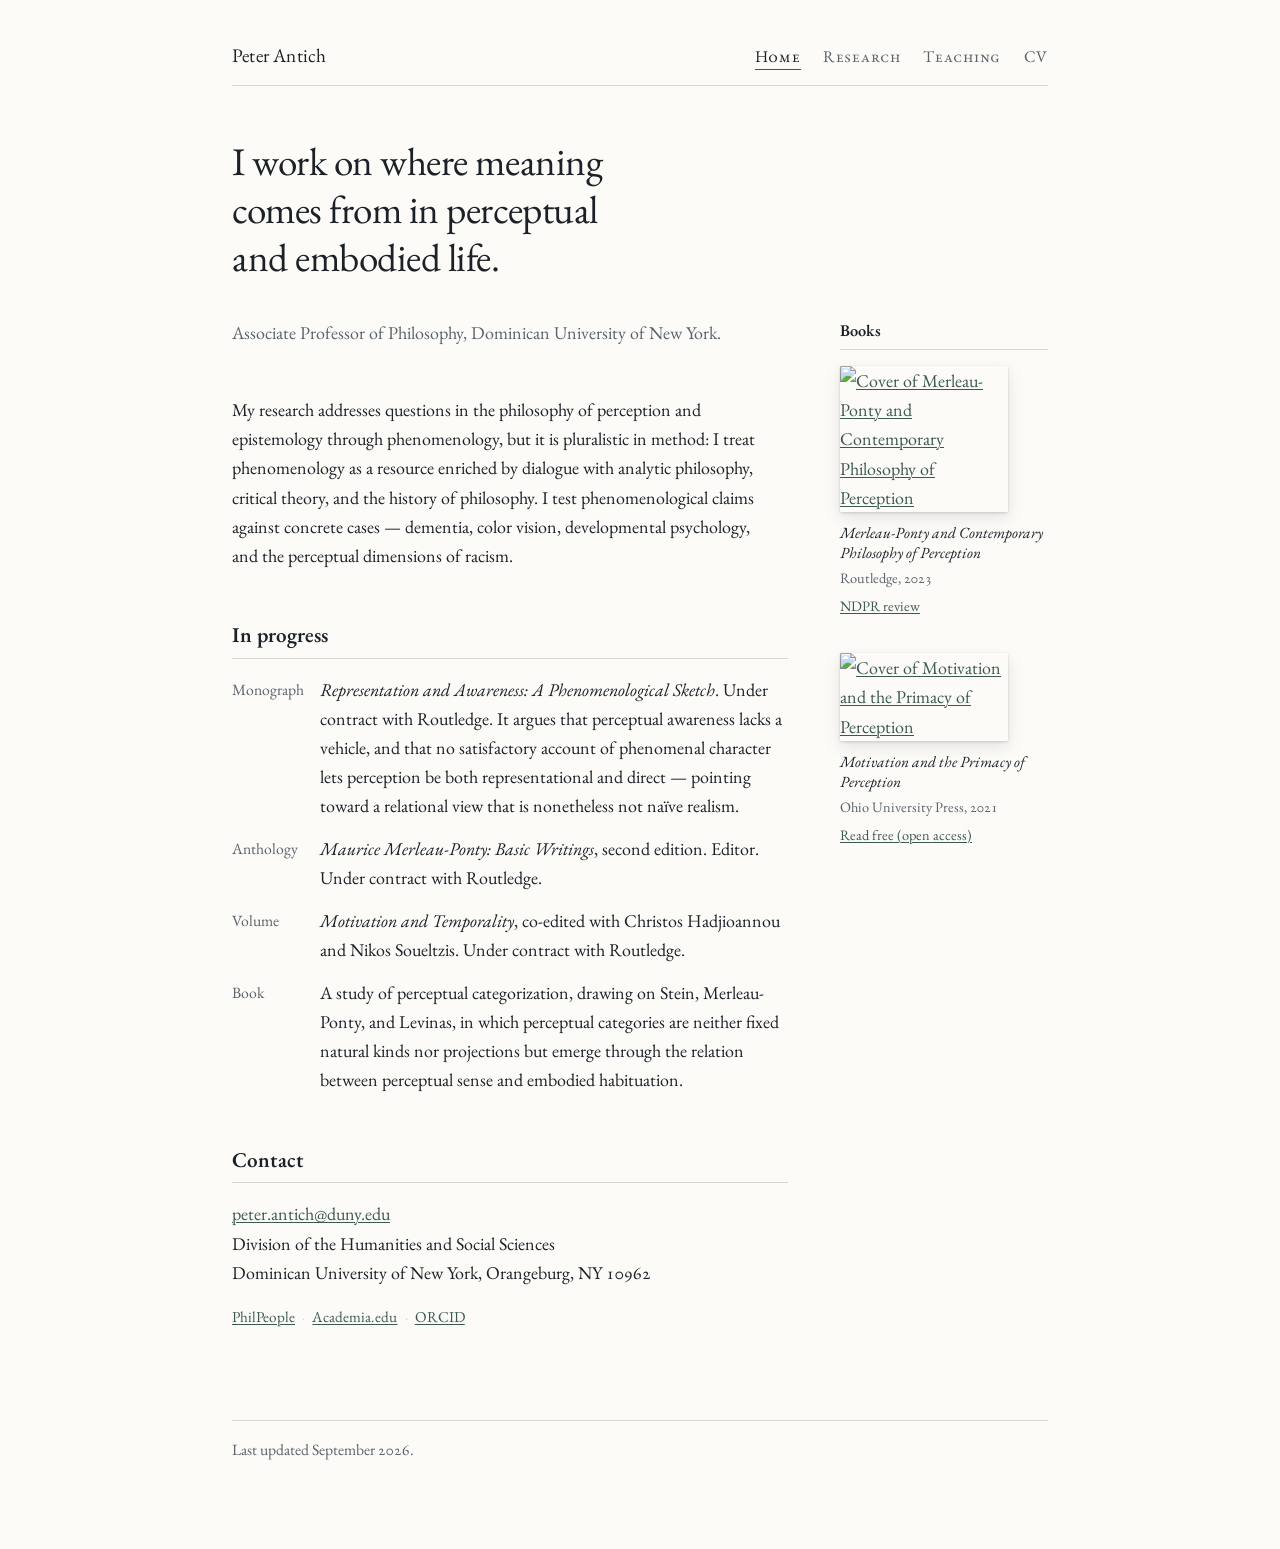
==== index.html @ 63647a84 "Add files via upload" ====
<!DOCTYPE html>
<html lang="en">
<head>
<meta charset="utf-8">
<meta name="viewport" content="width=device-width, initial-scale=1">
<title>Peter Antich</title>
<meta name="description" content="Peter Antich is Associate Professor of Philosophy at Dominican University of New York. He works on phenomenology, philosophy of perception, and epistemology.">
<link rel="preconnect" href="https://fonts.googleapis.com">
<link rel="preconnect" href="https://fonts.gstatic.com" crossorigin>
<link href="https://fonts.googleapis.com/css2?family=EB+Garamond:ital,wght@0,400;0,600;1,400&display=swap" rel="stylesheet">
<link rel="stylesheet" href="style.css">
</head>
<body>
<div class="page">

  <header class="masthead">
    <a class="wordmark" href="index.html">Peter Antich</a>
    <nav aria-label="Main">
      <ul>
        <li><a href="index.html" aria-current="page">Home</a></li>
        <li><a href="research.html">Research</a></li>
        <li><a href="teaching.html">Teaching</a></li>
        <li><a href="cv.html">CV</a></li>
      </ul>
    </nav>
  </header>

  <main>

    <p class="claim">I work on where meaning comes from in perceptual and embodied life.</p>

    <div class="layout">

      <div>
        <div class="standfirst">
          <p>Associate Professor of Philosophy, Dominican University of New York.</p>
        </div>

        <p>My research addresses questions in the philosophy of perception and epistemology
        through phenomenology, but it is pluralistic in method: I treat phenomenology as a
        resource enriched by dialogue with analytic philosophy, critical theory, and the
        history of philosophy. I test phenomenological claims against concrete cases &mdash;
        dementia, color vision, developmental psychology, and the perceptual dimensions of
        racism.</p>

        <h2>In progress</h2>

        <dl class="dated">
          <dt>Monograph</dt>
          <dd><em>Representation and Awareness: A Phenomenological Sketch</em>. Under contract
          with Routledge. It argues that perceptual awareness lacks a vehicle, and that no
          satisfactory account of phenomenal character lets perception be both representational
          and direct &mdash; pointing toward a relational view that is nonetheless not naïve
          realism.</dd>

          <dt>Anthology</dt>
          <dd><em>Maurice Merleau-Ponty: Basic Writings</em>, second edition. Editor. Under
          contract with Routledge.</dd>

          <dt>Volume</dt>
          <dd><em>Motivation and Temporality</em>, co-edited with Christos Hadjioannou and Nikos
          Soueltzis. Under contract with Routledge.</dd>

          <dt>Book</dt>
          <dd>A study of perceptual categorization, drawing on Stein, Merleau-Ponty, and Levinas,
          in which perceptual categories are neither fixed natural kinds nor projections but
          emerge through the relation between perceptual sense and embodied habituation.</dd>
        </dl>

        <h2>Contact</h2>

        <p><a href="mailto:peter.antich@duny.edu">peter.antich@duny.edu</a><br>
        Division of the Humanities and Social Sciences<br>
        Dominican University of New York, Orangeburg, NY 10962</p>

        <p class="links"><a href="https://philpeople.org/profiles/peter-antich">PhilPeople</a><span class="sep">&middot;</span><a href="https://duny.academia.edu/PeterAntich">Academia.edu</a><span class="sep">&middot;</span><a href="https://orcid.org/0000-0002-2768-8998">ORCID</a></p>
      </div>

      <aside class="rail">

        <figure class="portrait">
          <img src="files/portrait.jpg" alt="Peter Antich"
               onerror="this.closest('figure').remove()">
        </figure>

        <h2>Books</h2>

        <div class="shelf">

          <div class="shelf-item">
            <a href="https://www.routledge.com/Merleau-Ponty-and-Contemporary-Philosophy-of-Perception/Antich/p/book/9781032265902">
              <img src="files/cover-perception.jpg"
                   alt="Cover of Merleau-Ponty and Contemporary Philosophy of Perception">
            </a>
            <span class="title">Merleau-Ponty and Contemporary Philosophy of Perception</span>
            <span class="imprint">Routledge, 2023</span>
            <span class="links"><a href="https://ndpr.nd.edu/reviews/merleau-ponty-and-contemporary-philosophy-of-perception/">NDPR review</a></span>
          </div>

          <div class="shelf-item">
            <a href="https://ohioopen.library.ohio.edu/oupress/40/">
              <img src="files/cover-motivation.jpg"
                   alt="Cover of Motivation and the Primacy of Perception">
            </a>
            <span class="title">Motivation and the Primacy of Perception</span>
            <span class="imprint">Ohio University Press, 2021</span>
            <span class="links"><a href="https://ohioopen.library.ohio.edu/oupress/40/">Read free (open access)</a></span>
          </div>

        </div>

      </aside>

    </div>

  </main>

  <footer>
    <p>Last updated September 2026.</p>
  </footer>

</div>
</body>
</html>
---- style.css ----
/* ---------------------------------------------------------------
   Peter Antich — personal site
   One stylesheet for every page. Edit colors and sizes here only.
   --------------------------------------------------------------- */

:root {
  --paper:      #FCFBF8;  /* page background */
  --ink:        #1B2127;  /* body text */
  --ink-soft:   #5A626A;  /* years, dates, secondary text */
  --rule:       #DCD8CF;  /* hairlines */
  --accent:     #3A5A50;  /* links */
  --accent-dk:  #21382F;  /* links, hovered */
  --measure:    34rem;    /* reading width */
}

*, *::before, *::after { box-sizing: border-box; }

html { -webkit-text-size-adjust: 100%; }

body {
  margin: 0;
  background: var(--paper);
  color: var(--ink);
  font-family: "EB Garamond", Garamond, Georgia, "Times New Roman", serif;
  font-size: 1.125rem;
  line-height: 1.62;
  font-feature-settings: "onum" 1;   /* old-style figures where available */
}

.page {
  max-width: 54rem;
  margin: 0 auto;
  padding: 2.5rem 1.5rem 5rem;
}

/* --- masthead + navigation ------------------------------------ */

.masthead {
  display: flex;
  flex-wrap: wrap;
  align-items: baseline;
  justify-content: space-between;
  gap: 0.75rem 2rem;
  padding-bottom: 0.9rem;
  border-bottom: 1px solid var(--rule);
  margin-bottom: 3.25rem;
}

.masthead a.wordmark {
  font-size: 1.2rem;
  letter-spacing: 0.01em;
  color: var(--ink);
  text-decoration: none;
}

nav ul {
  display: flex;
  flex-wrap: wrap;
  gap: 1.4rem;
  list-style: none;
  margin: 0;
  padding: 0;
}

nav a {
  font-variant: small-caps;
  letter-spacing: 0.045em;
  font-size: 1.02rem;
  color: var(--ink-soft);
  text-decoration: none;
  padding-bottom: 2px;
  border-bottom: 1px solid transparent;
}

nav a:hover,
nav a:focus-visible { color: var(--accent-dk); border-bottom-color: var(--accent); }

nav a[aria-current="page"] {
  color: var(--ink);
  border-bottom-color: var(--accent);
}

/* --- the opening claim (home page only) ------------------------ */

.claim {
  font-size: clamp(1.6rem, 4.6vw, 2.45rem);
  line-height: 1.22;
  letter-spacing: -0.012em;
  max-width: 22ch;
  margin: 0 0 2.25rem;
  text-wrap: balance;
}

.standfirst {
  max-width: var(--measure);
  color: var(--ink-soft);
  margin-bottom: 3rem;
}

/* --- headings and text ----------------------------------------- */

h1 {
  font-size: 1.9rem;
  font-weight: 600;
  line-height: 1.25;
  margin: 0 0 2.25rem;
  letter-spacing: -0.01em;
}

h2 {
  font-size: 1.32rem;
  font-weight: 600;
  margin: 3rem 0 1rem;
  padding-bottom: 0.35rem;
  border-bottom: 1px solid var(--rule);
}

h3 {
  font-size: 1.08rem;
  font-weight: 600;
  font-style: italic;
  margin: 2rem 0 0.6rem;
}

p { max-width: var(--measure); margin: 0 0 1.15rem; }

a { color: var(--accent); text-decoration-thickness: 1px; text-underline-offset: 2px; }
a:hover, a:focus-visible { color: var(--accent-dk); }

:focus-visible { outline: 2px solid var(--accent); outline-offset: 3px; }

em, cite { font-style: italic; }
cite { font-style: italic; }

/* --- dated lists: publications, talks, appointments ------------ */

dl.dated { margin: 0; }

dl.dated dt {
  float: left;
  clear: left;
  width: 5.5rem;
  color: var(--ink-soft);
  font-size: 0.98rem;
  padding-top: 0.12rem;
}

dl.dated dd {
  margin: 0 0 0.85rem 5.5rem;
  max-width: calc(var(--measure) + 4rem);
}

/* --- the two books, given room --------------------------------- */

.book {
  padding-left: 1.1rem;
  border-left: 2px solid var(--accent);
  margin: 0 0 1.9rem;
  max-width: var(--measure);
}

.book .title { font-style: italic; }
.book .imprint { display: block; color: var(--ink-soft); font-size: 0.98rem; }

/* --- plain lists (courses, service) ---------------------------- */

ul.plain { list-style: none; padding: 0; margin: 0 0 1.2rem; max-width: var(--measure); }
ul.plain li { margin-bottom: 0.35rem; }
ul.plain .when { color: var(--ink-soft); font-size: 0.98rem; }

/* --- footer ---------------------------------------------------- */

footer {
  margin-top: 4.5rem;
  padding-top: 1rem;
  border-top: 1px solid var(--rule);
  color: var(--ink-soft);
  font-size: 0.98rem;
}

footer p { margin-bottom: 0.4rem; }

/* --- narrow screens -------------------------------------------- */

@media (max-width: 33rem) {
  body { font-size: 1.06rem; }
  .page { padding: 2rem 1.15rem 3.5rem; }
  .masthead { margin-bottom: 2.5rem; }
  dl.dated dt { float: none; width: auto; padding-top: 0; }
  dl.dated dd { margin-left: 0; margin-bottom: 1.15rem; }
}

@media (prefers-reduced-motion: reduce) {
  * { transition: none !important; animation: none !important; }
}

/* --- two-column layout: prose + side rail --------------------- */

.layout {
  display: grid;
  grid-template-columns: minmax(0, 1fr) 13rem;
  gap: 3.25rem;
  align-items: start;
}

aside.rail { position: sticky; top: 2rem; }

figure.portrait { margin: 0 0 2.5rem; }

figure.portrait img {
  display: block;
  width: 100%;
  border-radius: 2px;
}

figure.portrait figcaption {
  margin-top: 0.5rem;
  font-size: 0.9rem;
  color: var(--ink-soft);
  line-height: 1.35;
}

/* --- books in the rail ----------------------------------------- */

.rail h2 {
  font-size: 1.02rem;
  margin: 0 0 1rem;
  padding-bottom: 0.3rem;
}

.shelf-item { margin-bottom: 2.25rem; }

.shelf-item img {
  display: block;
  width: 100%;
  max-width: 10.5rem;
  height: auto;
  border-radius: 1px;
  box-shadow: 0 1px 3px rgba(27, 33, 39, 0.18), 0 6px 16px rgba(27, 33, 39, 0.1);
  transition: transform 120ms ease;
}

.shelf-item a:hover img { transform: translateY(-2px); }

.shelf-item .title {
  display: block;
  margin-top: 0.7rem;
  font-style: italic;
  font-size: 0.97rem;
  line-height: 1.3;
}

.shelf-item .imprint {
  display: block;
  color: var(--ink-soft);
  font-size: 0.9rem;
  margin-top: 0.15rem;
}

.shelf-item .links { font-size: 0.9rem; margin-top: 0.3rem; }

/* --- cover beside an entry on the research page ----------------- */

.book {
  display: grid;
  grid-template-columns: 7.5rem minmax(0, 1fr);
  gap: 1.5rem;
  align-items: start;
  padding-left: 0;
  border-left: 0;
  margin-bottom: 2.75rem;
  max-width: none;
}

.book img {
  display: block;
  width: 100%;
  height: auto;
  border-radius: 1px;
  box-shadow: 0 1px 3px rgba(27, 33, 39, 0.18), 0 6px 16px rgba(27, 33, 39, 0.1);
}

.book .title { font-style: italic; font-size: 1.06rem; }

/* --- inline links after a publication entry -------------------- */

.links {
  display: block;
  margin-top: 0.2rem;
  font-size: 0.95rem;
}

.links a { color: var(--accent); }
.links .sep { color: var(--rule); padding: 0 0.45rem; }

@media (max-width: 46rem) {
  .layout { grid-template-columns: 1fr; gap: 2.75rem; }
  aside.rail { position: static; }
  figure.portrait { margin-bottom: 2rem; }
  figure.portrait img { max-width: 11rem; }
  .rail .shelf { display: grid; grid-template-columns: 1fr 1fr; gap: 1.5rem; }
  .shelf-item { margin-bottom: 0; }
  .book { grid-template-columns: 6rem minmax(0, 1fr); gap: 1.1rem; }
}
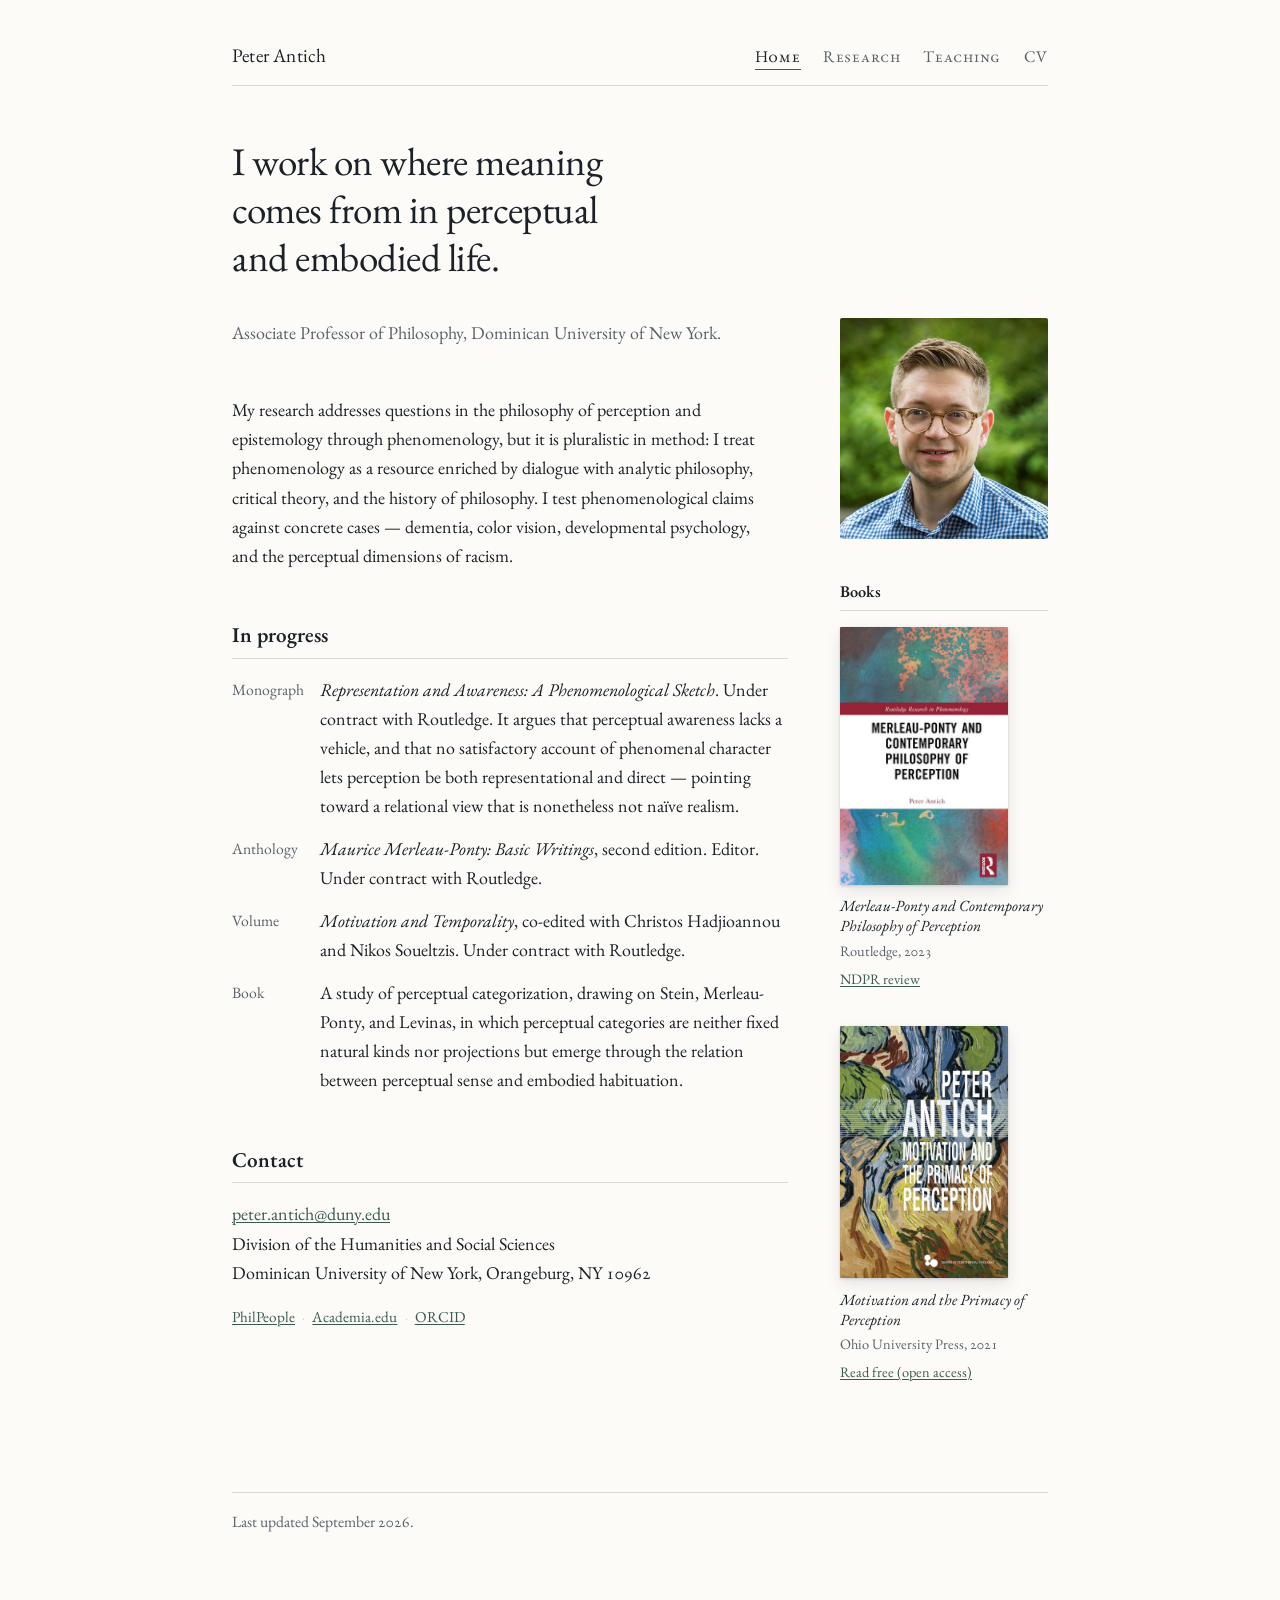
==== commit 48628eba: "Add files via upload" ====
--- a/index.html
+++ b/index.html
@@ -79,7 +79,7 @@
       <aside class="rail">
 
         <figure class="portrait">
-          <img src="files/portrait.jpg" alt="Peter Antich"
+          <img src="portrait.jpg" alt="Peter Antich"
                onerror="this.closest('figure').remove()">
         </figure>
 
@@ -89,7 +89,7 @@
 
           <div class="shelf-item">
             <a href="https://www.routledge.com/Merleau-Ponty-and-Contemporary-Philosophy-of-Perception/Antich/p/book/9781032265902">
-              <img src="files/cover-perception.jpg"
+              <img src="cover-perception.jpg"
                    alt="Cover of Merleau-Ponty and Contemporary Philosophy of Perception">
             </a>
             <span class="title">Merleau-Ponty and Contemporary Philosophy of Perception</span>
@@ -99,7 +99,7 @@
 
           <div class="shelf-item">
             <a href="https://ohioopen.library.ohio.edu/oupress/40/">
-              <img src="files/cover-motivation.jpg"
+              <img src="cover-motivation.jpg"
                    alt="Cover of Motivation and the Primacy of Perception">
             </a>
             <span class="title">Motivation and the Primacy of Perception</span>
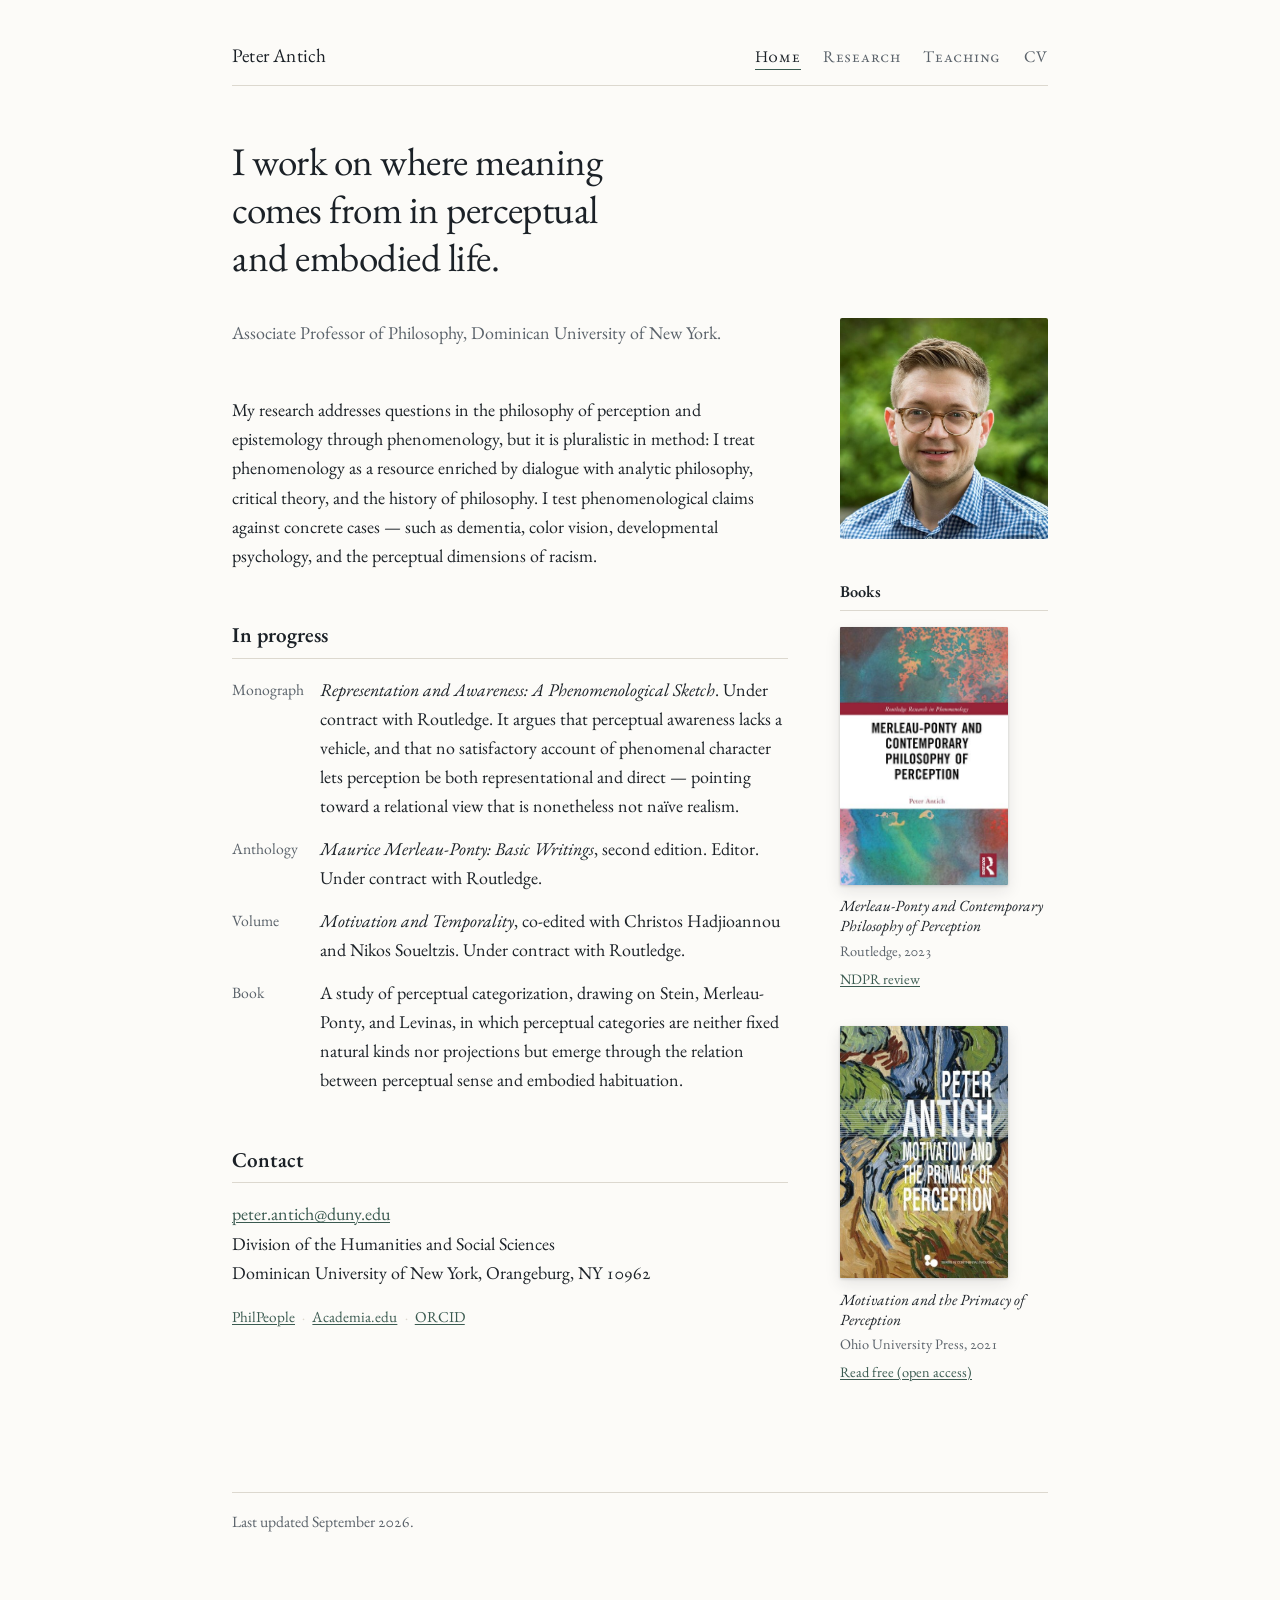
==== commit 45363bca: "Update index.html" ====
--- a/index.html
+++ b/index.html
@@ -40,7 +40,7 @@
         through phenomenology, but it is pluralistic in method: I treat phenomenology as a
         resource enriched by dialogue with analytic philosophy, critical theory, and the
         history of philosophy. I test phenomenological claims against concrete cases &mdash;
-        dementia, color vision, developmental psychology, and the perceptual dimensions of
+        such as dementia, color vision, developmental psychology, and the perceptual dimensions of
         racism.</p>
 
         <h2>In progress</h2>
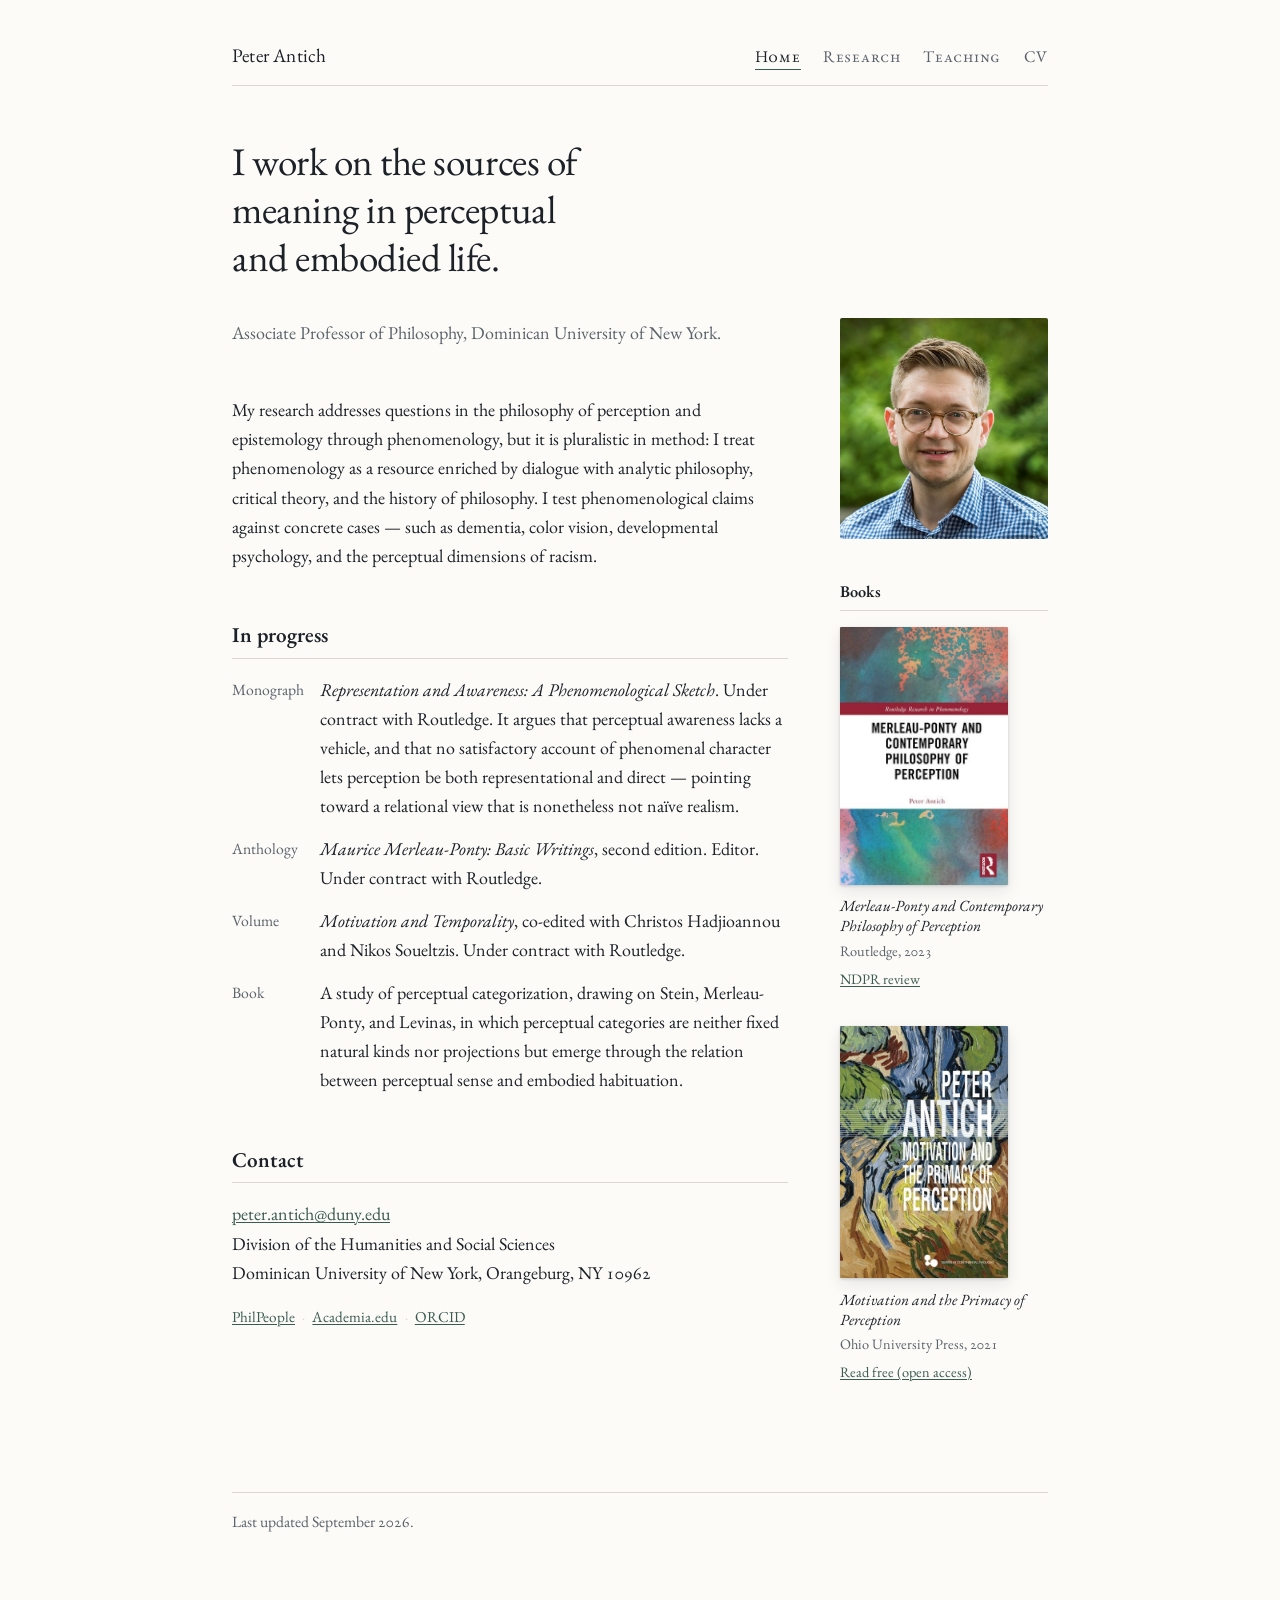
==== commit 480cf104: "Update index.html" ====
--- a/index.html
+++ b/index.html
@@ -27,7 +27,7 @@
 
   <main>
 
-    <p class="claim">I work on where meaning comes from in perceptual and embodied life.</p>
+    <p class="claim">I work on the sources of meaning in perceptual and embodied life.</p>
 
     <div class="layout">
 
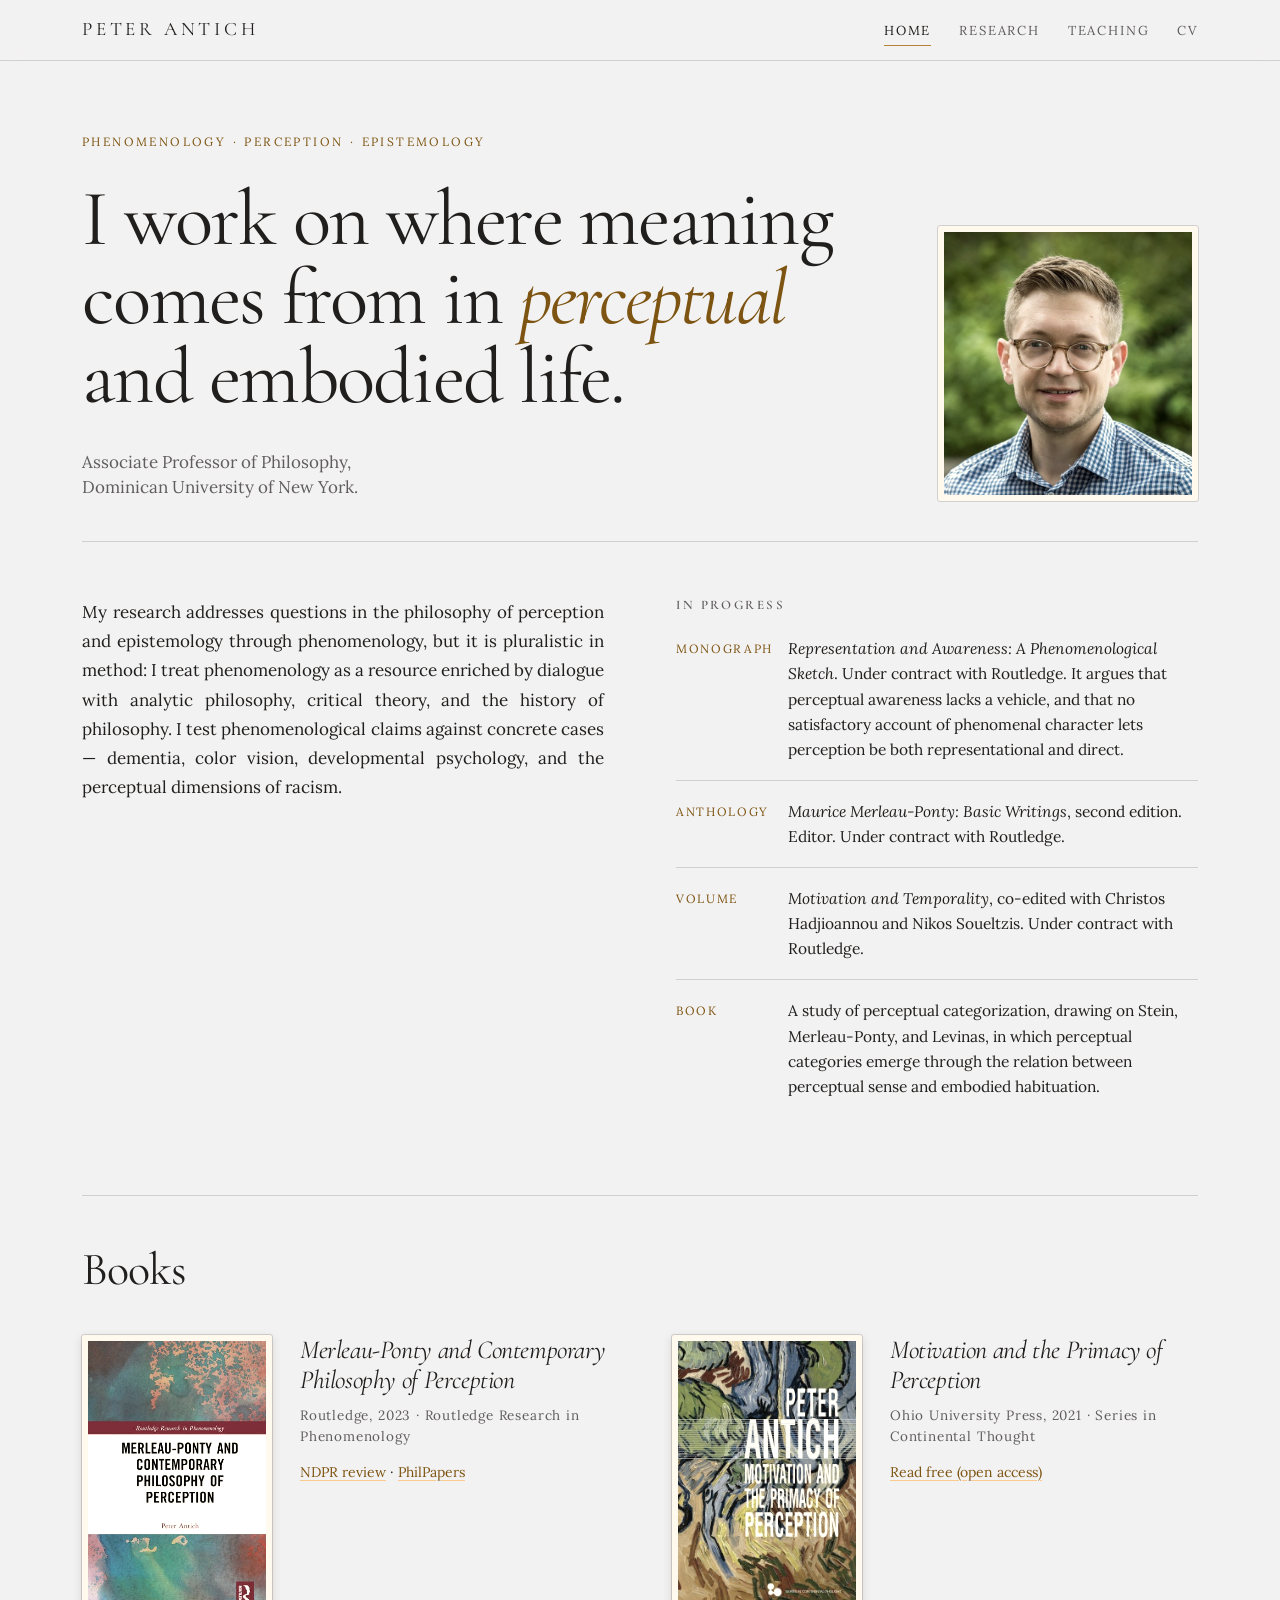
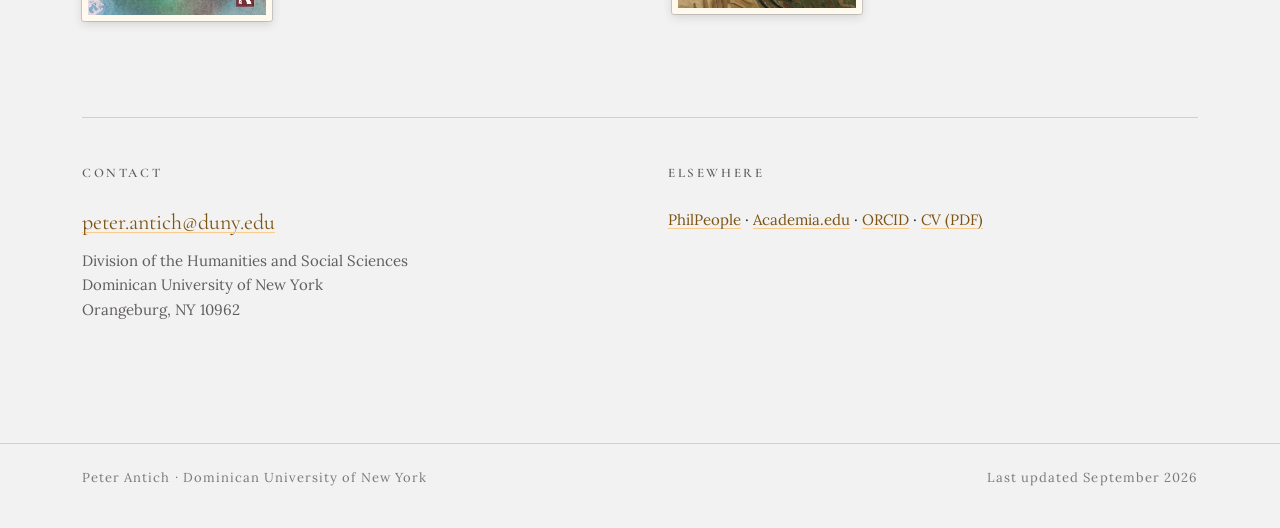
==== commit f7cbb892: "Add files via upload" ====
--- a/index.html
+++ b/index.html
@@ -5,120 +5,101 @@
 <meta name="viewport" content="width=device-width, initial-scale=1">
 <title>Peter Antich</title>
 <meta name="description" content="Peter Antich is Associate Professor of Philosophy at Dominican University of New York. He works on phenomenology, philosophy of perception, and epistemology.">
-<link rel="preconnect" href="https://fonts.googleapis.com">
-<link rel="preconnect" href="https://fonts.gstatic.com" crossorigin>
-<link href="https://fonts.googleapis.com/css2?family=EB+Garamond:ital,wght@0,400;0,600;1,400&display=swap" rel="stylesheet">
-<link rel="stylesheet" href="style.css">
+<link rel="stylesheet" href="styles.css">
+<link rel="stylesheet" href="site.css">
+<script src="site.js" defer></script>
 </head>
 <body>
-<div class="page">
+<header class="site-head">
+  <div class="wrap">
+    <a class="wordmark" href="index.html">Peter Antich</a>
+    <nav class="site-nav" aria-label="Main">
+      <a href="index.html" aria-current="page">Home</a>
+      <a href="research.html">Research</a>
+      <a href="teaching.html">Teaching</a>
+      <a href="cv.html">CV</a>
+    </nav>
+  </div>
+</header>
+<main class="wrap">
 
-  <header class="masthead">
-    <a class="wordmark" href="index.html">Peter Antich</a>
-    <nav aria-label="Main">
-      <ul>
-        <li><a href="index.html" aria-current="page">Home</a></li>
-        <li><a href="research.html">Research</a></li>
-        <li><a href="teaching.html">Teaching</a></li>
-        <li><a href="cv.html">CV</a></li>
-      </ul>
-    </nav>
-  </header>
+  <section class="hero">
+    <div class="hero-text">
+      <p class="kicker">Phenomenology &middot; Perception &middot; Epistemology</p>
+      <h1 class="display">I work on where meaning comes from in <em>perceptual</em> and embodied life.</h1>
+      <p class="sub">Associate Professor of Philosophy,<br>Dominican University of New York.</p>
+    </div>
+    <figure class="hero-figure reveal">
+      <img class="plate" src="portrait.jpg" alt="Peter Antich">
+    </figure>
+  </section>
 
-  <main>
+  <hr class="hr">
 
-    <p class="claim">I work on the sources of meaning in perceptual and embodied life.</p>
+  <section class="cols reveal section-pad">
+    <p class="prose prose-lg">My research addresses questions in the philosophy of perception and epistemology through phenomenology, but it is pluralistic in method: I treat phenomenology as a resource enriched by dialogue with analytic philosophy, critical theory, and the history of philosophy. I test phenomenological claims against concrete cases &mdash; dementia, color vision, developmental psychology, and the perceptual dimensions of racism.</p>
+    <div>
+      <h2 class="section-head">In progress</h2>
+      <div class="entries">
+        <div class="entry">
+          <span class="label">Monograph</span>
+          <p><em>Representation and Awareness: A Phenomenological Sketch</em>. Under contract with Routledge. It argues that perceptual awareness lacks a vehicle, and that no satisfactory account of phenomenal character lets perception be both representational and direct.</p>
+        </div>
+        <div class="entry">
+          <span class="label">Anthology</span>
+          <p><em>Maurice Merleau-Ponty: Basic Writings</em>, second edition. Editor. Under contract with Routledge.</p>
+        </div>
+        <div class="entry">
+          <span class="label">Volume</span>
+          <p><em>Motivation and Temporality</em>, co-edited with Christos Hadjioannou and Nikos Soueltzis. Under contract with Routledge.</p>
+        </div>
+        <div class="entry">
+          <span class="label">Book</span>
+          <p>A study of perceptual categorization, drawing on Stein, Merleau-Ponty, and Levinas, in which perceptual categories emerge through the relation between perceptual sense and embodied habituation.</p>
+        </div>
+      </div>
+    </div>
+  </section>
 
-    <div class="layout">
+  <section class="reveal" style="border-top: 1px solid var(--color-divider); padding-top: 48px; margin-top: 96px;">
+    <h2 class="big-head">Books</h2>
+    <div class="shelf">
+      <article class="book">
+        <a class="cover" href="https://www.routledge.com/Merleau-Ponty-and-Contemporary-Philosophy-of-Perception/Antich/p/book/9781032265902"><img class="plate" src="cover-perception.jpg" alt="Cover of Merleau-Ponty and Contemporary Philosophy of Perception"></a>
+        <div>
+          <h3>Merleau-Ponty and Contemporary Philosophy of Perception</h3>
+          <p class="imprint">Routledge, 2023 &middot; Routledge Research in Phenomenology</p>
+          <p class="links"><a href="https://ndpr.nd.edu/reviews/merleau-ponty-and-contemporary-philosophy-of-perception/">NDPR review</a> &middot; <a href="https://philpapers.org/rec/ANTMAC">PhilPapers</a></p>
+        </div>
+      </article>
+      <article class="book">
+        <a class="cover" href="https://ohioopen.library.ohio.edu/oupress/40/"><img class="plate" src="cover-motivation.jpg" alt="Cover of Motivation and the Primacy of Perception"></a>
+        <div>
+          <h3>Motivation and the Primacy of Perception</h3>
+          <p class="imprint">Ohio University Press, 2021 &middot; Series in Continental Thought</p>
+          <p class="links"><a href="https://ohioopen.library.ohio.edu/oupress/40/">Read free (open access)</a></p>
+        </div>
+      </article>
+    </div>
+  </section>
 
-      <div>
-        <div class="standfirst">
-          <p>Associate Professor of Philosophy, Dominican University of New York.</p>
-        </div>
-
-        <p>My research addresses questions in the philosophy of perception and epistemology
-        through phenomenology, but it is pluralistic in method: I treat phenomenology as a
-        resource enriched by dialogue with analytic philosophy, critical theory, and the
-        history of philosophy. I test phenomenological claims against concrete cases &mdash;
-        such as dementia, color vision, developmental psychology, and the perceptual dimensions of
-        racism.</p>
-
-        <h2>In progress</h2>
-
-        <dl class="dated">
-          <dt>Monograph</dt>
-          <dd><em>Representation and Awareness: A Phenomenological Sketch</em>. Under contract
-          with Routledge. It argues that perceptual awareness lacks a vehicle, and that no
-          satisfactory account of phenomenal character lets perception be both representational
-          and direct &mdash; pointing toward a relational view that is nonetheless not naïve
-          realism.</dd>
-
-          <dt>Anthology</dt>
-          <dd><em>Maurice Merleau-Ponty: Basic Writings</em>, second edition. Editor. Under
-          contract with Routledge.</dd>
-
-          <dt>Volume</dt>
-          <dd><em>Motivation and Temporality</em>, co-edited with Christos Hadjioannou and Nikos
-          Soueltzis. Under contract with Routledge.</dd>
-
-          <dt>Book</dt>
-          <dd>A study of perceptual categorization, drawing on Stein, Merleau-Ponty, and Levinas,
-          in which perceptual categories are neither fixed natural kinds nor projections but
-          emerge through the relation between perceptual sense and embodied habituation.</dd>
-        </dl>
-
-        <h2>Contact</h2>
-
-        <p><a href="mailto:peter.antich@duny.edu">peter.antich@duny.edu</a><br>
-        Division of the Humanities and Social Sciences<br>
-        Dominican University of New York, Orangeburg, NY 10962</p>
-
-        <p class="links"><a href="https://philpeople.org/profiles/peter-antich">PhilPeople</a><span class="sep">&middot;</span><a href="https://duny.academia.edu/PeterAntich">Academia.edu</a><span class="sep">&middot;</span><a href="https://orcid.org/0000-0002-2768-8998">ORCID</a></p>
-      </div>
-
-      <aside class="rail">
-
-        <figure class="portrait">
-          <img src="portrait.jpg" alt="Peter Antich"
-               onerror="this.closest('figure').remove()">
-        </figure>
-
-        <h2>Books</h2>
-
-        <div class="shelf">
-
-          <div class="shelf-item">
-            <a href="https://www.routledge.com/Merleau-Ponty-and-Contemporary-Philosophy-of-Perception/Antich/p/book/9781032265902">
-              <img src="cover-perception.jpg"
-                   alt="Cover of Merleau-Ponty and Contemporary Philosophy of Perception">
-            </a>
-            <span class="title">Merleau-Ponty and Contemporary Philosophy of Perception</span>
-            <span class="imprint">Routledge, 2023</span>
-            <span class="links"><a href="https://ndpr.nd.edu/reviews/merleau-ponty-and-contemporary-philosophy-of-perception/">NDPR review</a></span>
-          </div>
-
-          <div class="shelf-item">
-            <a href="https://ohioopen.library.ohio.edu/oupress/40/">
-              <img src="cover-motivation.jpg"
-                   alt="Cover of Motivation and the Primacy of Perception">
-            </a>
-            <span class="title">Motivation and the Primacy of Perception</span>
-            <span class="imprint">Ohio University Press, 2021</span>
-            <span class="links"><a href="https://ohioopen.library.ohio.edu/oupress/40/">Read free (open access)</a></span>
-          </div>
-
-        </div>
-
-      </aside>
-
+  <section class="cols-tight reveal" style="border-top: 1px solid var(--color-divider); padding-top: 48px; margin-top: 96px;">
+    <div>
+      <h2 class="section-head">Contact</h2>
+      <p class="mail"><a href="mailto:peter.antich@duny.edu">peter.antich@duny.edu</a></p>
+      <p class="address">Division of the Humanities and Social Sciences<br>Dominican University of New York<br>Orangeburg, NY 10962</p>
     </div>
-
-  </main>
-
-  <footer>
-    <p>Last updated September 2026.</p>
-  </footer>
-
-</div>
+    <div>
+      <h2 class="section-head">Elsewhere</h2>
+      <p class="elsewhere"><a href="https://philpeople.org/profiles/peter-antich">PhilPeople</a> &middot; <a href="https://duny.academia.edu/PeterAntich">Academia.edu</a> &middot; <a href="https://orcid.org/0000-0002-2768-8998">ORCID</a> &middot; <a href="antich-cv.pdf">CV (PDF)</a></p>
+    </div>
+  </section>
+</main>
+<footer class="site-foot">
+  <div class="wrap">
+    <span>Peter Antich &middot; Dominican University of New York</span>
+    <span>Last updated September 2026</span>
+  </div>
+</footer>
 </body>
 </html>
--- a/styles.css
+++ b/styles.css
@@ -0,0 +1,255 @@
+/* Classical — design-system tokens and component classes. This file is the source of truth for the system's look; retune it here and see readme.md. */
+@import url('https://fonts.googleapis.com/css2?family=Cormorant+Garamond:wght@400;600&family=Lora:wght@400;600&display=swap');
+
+:root {
+  --color-bg: #f3f2f2;
+  --color-surface: #eae9e9;
+  --color-text: #201f1d;
+  --color-accent: #b68235;
+  --color-accent-2: #ac803e;
+  --color-divider: color-mix(in srgb, #201f1d 16%, transparent);
+
+  /* Tonal ramps — generated in OKLCH on one shared lightness scale, so the
+     same step of any role matches the others in visual value. */
+  --color-neutral-100: #f8f4f4;
+  --color-neutral-200: #eae7e7;
+  --color-neutral-300: #d7d3d3;
+  --color-neutral-400: #bab6b6;
+  --color-neutral-500: #9b9797;
+  --color-neutral-600: #7d7979;
+  --color-neutral-700: #605d5d;
+  --color-neutral-800: #444141;
+  --color-neutral-900: #2d2b2b;
+
+  --color-accent-100: #fff3e4;
+  --color-accent-200: #ffe3bf;
+  --color-accent-300: #facb8d;
+  --color-accent-400: #e1ad66;
+  --color-accent-500: #c28d41;
+  --color-accent-600: #a06f24;
+  --color-accent-700: #7d5411;
+  --color-accent-800: #5a3b0a;
+  --color-accent-900: #3a270d;
+
+  --color-accent-2-100: #fff3e4;
+  --color-accent-2-200: #ffe3be;
+  --color-accent-2-300: #f5cd96;
+  --color-accent-2-400: #dbaf70;
+  --color-accent-2-500: #bc8f4e;
+  --color-accent-2-600: #9b7232;
+  --color-accent-2-700: #79561f;
+  --color-accent-2-800: #573d14;
+  --color-accent-2-900: #382810;
+
+  --font-heading: "Cormorant Garamond", system-ui, sans-serif;
+  --font-heading-weight: 600; /* review round 3: bold retired — semibold is the
+     interface headings' ceiling (they need the weight at small sizes); display
+     text goes lighter still, to the normal cut (see the deck) */
+  --font-body: "Lora", system-ui, sans-serif;
+
+  --space-1: 4.6px;
+  --space-2: 9.2px;
+  --space-3: 13.8px;
+  --space-4: 18.4px;
+  --space-6: 27.6px;
+  --space-8: 36.8px;
+
+  --radius-sm: 2px;
+  --radius-md: 4px;
+  --radius-lg: 7px;
+
+  /* Elevation — derived from the ground: soft ink-tinted shadows on a
+     light theme, a hairline edge + ambient darkness on a dark one. */
+  --shadow-sm: 0 1px 2px color-mix(in srgb, #2d2b2b 14%, transparent);
+  --shadow-md: 0 3px 10px color-mix(in srgb, #2d2b2b 16%, transparent);
+  --shadow-lg: 0 12px 32px color-mix(in srgb, #2d2b2b 22%, transparent);
+}
+
+body {
+  background: var(--color-bg);
+  color: var(--color-text);
+  font-family: var(--font-body);
+}
+h1, h2, h3, h4 { font-family: var(--font-heading); font-weight: var(--font-heading-weight); }
+
+.plate{filter:sepia(0.22) saturate(0.82) contrast(1.05);box-sizing:border-box;
+  border:6px solid var(--color-surface);outline:1px solid var(--color-divider)}
+
+/* ══════════════════════════════════════════════════════════════════════════
+   Components — built with the tokens above. Plain CSS
+   on plain HTML: no JavaScript, no build step. Each class is documented in
+   readme.md and demonstrated in foundations/ and components/.
+   ══════════════════════════════════════════════════════════════════════ */
+
+*, *::before, *::after { box-sizing: border-box; }
+body { margin: 0; font-size: 15px; line-height: 1.55; font-weight: 400; }
+h1, h2, h3, h4, h5, h6 {
+  font-family: var(--font-heading); font-weight: var(--font-heading-weight);
+  line-height: 1.12; letter-spacing: -0.015em; margin: 0 0 var(--space-2);
+}
+h1 { font-size: 42px; }
+h2 { font-size: 32px; }
+h3 { font-size: 25px; }
+h4 { font-size: 20px; }
+h5 { font-size: 16px; }
+h6 { font-size: 13px; }
+h6 { letter-spacing: 0.08em; text-transform: uppercase; }
+p { margin: 0 0 var(--space-3); }
+a { color: var(--color-accent); text-underline-offset: 3px; }
+img { display: block; max-width: 100%; }
+figure { margin: 0; }
+figcaption {
+  font-size: 11px; margin-top: var(--space-1);
+  color: color-mix(in srgb, var(--color-text) 55%, transparent);
+}
+.text-muted { color: color-mix(in srgb, var(--color-text) 55%, transparent); }
+:focus { outline: none; }
+:focus-visible { outline: 2px solid var(--color-accent); outline-offset: 2px; }
+::selection { background: color-mix(in srgb, var(--color-accent) 30%, transparent); }
+
+/* — rules — */
+.hr {
+  height: 1px; border: 0; margin: var(--space-4) 0;
+  background: var(--color-divider);
+}
+
+/* — buttons — */
+.btn {
+  display: inline-flex; align-items: center; justify-content: center; gap: 6px;
+  cursor: pointer; text-decoration: none;
+  font-family: var(--font-heading); font-weight: var(--font-heading-weight);
+  font-size: 14px; line-height: 1.2; color: var(--color-text); /* matches the .input's 14px —
+     the pair sits side by side in sign-up rows */
+  background: transparent; border: 1px solid transparent;
+  padding: var(--space-2) calc(var(--space-3) * 1.2);
+  border-radius: var(--radius-md);
+}
+.btn svg { display: block; }
+.btn:disabled { opacity: 0.45; cursor: not-allowed; }
+.btn-primary { color: var(--color-accent); border-color: var(--color-accent); }
+.btn-primary:hover { background: color-mix(in srgb, var(--color-accent) 12%, transparent); }
+.btn-primary:active { background: color-mix(in srgb, var(--color-accent) 22%, transparent); }
+.btn-secondary { border-color: var(--color-divider); }
+.btn-secondary:hover { background: color-mix(in srgb, var(--color-text) 7%, transparent); }
+.btn-secondary:active { background: color-mix(in srgb, var(--color-text) 14%, transparent); }
+.btn-ghost { color: var(--color-accent); padding-inline: var(--space-1); }
+.btn-ghost:hover { background: color-mix(in srgb, var(--color-accent) 10%, transparent); }
+.btn-ghost:active { background: color-mix(in srgb, var(--color-accent) 18%, transparent); }
+.btn-icon { width: 36px; height: 36px; padding: 0; }
+.btn-block { width: 100%; margin-top: var(--space-2); }
+
+/* — forms — */
+.field > label {
+  display: block; font-size: 12px; margin-bottom: 5px;
+  color: color-mix(in srgb, var(--color-text) 70%, transparent);
+}
+.input {
+  width: 100%; min-height: 36px; padding: 6px 10px; font: inherit;
+  font-size: 14px; color: var(--color-text); caret-color: var(--color-accent);
+  background: transparent;
+  border: 1px solid var(--color-divider); border-radius: var(--radius-md);
+}
+.input:hover { border-color: color-mix(in srgb, var(--color-text) 45%, transparent); }
+.input:focus-visible { border-color: var(--color-accent); outline-offset: 0; }
+textarea.input { min-height: 90px; resize: vertical; }
+.radio { display: inline-flex; align-items: center; gap: 8px; cursor: pointer; font-size: 14px; }
+.radio input, .seg-opt input {
+  position: absolute; opacity: 0; width: 0; height: 0; pointer-events: none;
+}
+.radio .dot {
+  width: 16px; height: 16px; flex: none; border-radius: 50%;
+  border: 1.5px solid var(--color-divider);
+}
+.radio:hover .dot { border-color: var(--color-accent); }
+.radio input:checked + .dot {
+  border-color: var(--color-accent); background: var(--color-accent);
+  box-shadow: inset 0 0 0 4px var(--color-bg);
+}
+.radio input:focus-visible + .dot { outline: 2px solid var(--color-accent); outline-offset: 2px; }
+.seg {
+  display: inline-flex; overflow: hidden;
+  border: 1px solid var(--color-divider); border-radius: var(--radius-md);
+}
+.seg-opt {
+  display: inline-flex; align-items: center; gap: 6px;
+  padding: 7px 12px; font-size: 13px; cursor: pointer;
+}
+.seg-opt + .seg-opt { border-left: 1px solid var(--color-divider); }
+.seg-opt:has(input:checked) { color: var(--color-accent); box-shadow: inset 0 0 0 1px var(--color-accent); }
+.seg-opt:not(:has(input:checked)):hover { background: color-mix(in srgb, var(--color-text) 7%, transparent); }
+.seg-opt:has(input:focus-visible) { outline: 2px solid var(--color-accent); outline-offset: -2px; }
+
+/* — cards — */
+.card {
+  display: flex; flex-direction: column; gap: var(--space-2);
+  padding: var(--space-3); border-radius: var(--radius-md); background: transparent; border: 1px solid var(--color-divider);
+}
+.card-kicker { font-size: 10px; letter-spacing: 0.1em; text-transform: uppercase; color: var(--color-accent); }
+.card-title {
+  font-family: var(--font-heading); font-weight: var(--font-heading-weight);
+  font-size: 17px; line-height: 1.2;
+}
+.card-body { margin: 0; font-size: 13px; opacity: 0.8; flex: 1; }
+.card-meta {
+  display: flex; align-items: center; gap: 6px; font-size: 11px;
+  color: color-mix(in srgb, var(--color-text) 50%, transparent);
+}
+.elev-sm { box-shadow: var(--shadow-sm); }
+.elev-md { box-shadow: var(--shadow-md); }
+.elev-lg { box-shadow: var(--shadow-lg); }
+
+/* — tags — */
+.tag {
+  display: inline-flex; align-items: center; font-size: 11px;
+  letter-spacing: 0.02em; padding: 3px 10px;
+  border-radius: calc(var(--radius-md) * 0.75);
+}
+.tag-accent { background: var(--color-accent-100); color: var(--color-accent-800); }
+.tag-accent-2 { background: var(--color-accent-2-100); color: var(--color-accent-2-800); }
+.tag-neutral { background: var(--color-neutral-100); color: var(--color-neutral-800); }
+.tag-outline { border: 1px solid var(--color-accent); color: var(--color-accent); }
+
+/* — navigation — */
+.nav {
+  display: flex; align-items: center; gap: var(--space-4);
+  padding: var(--space-3) var(--space-4);
+  border-bottom: 1px solid var(--color-divider);
+}
+.nav-brand {
+  font-family: var(--font-heading); font-weight: var(--font-heading-weight);
+  font-size: 18px; margin-right: auto;
+}
+.nav a { color: inherit; text-decoration: none; font-size: 14px; }
+.nav a:hover, .nav a[aria-current='page'] { color: var(--color-accent); }
+
+/* — tables — */
+.table { width: 100%; border-collapse: collapse; font-size: 14px; }
+.table th {
+  text-align: left; font-size: 11px; letter-spacing: 0.08em; text-transform: uppercase;
+  color: color-mix(in srgb, var(--color-text) 60%, transparent);
+  padding: var(--space-2); border-bottom: 1px solid var(--color-divider);
+}
+.table td {
+  padding: var(--space-2);
+  border-bottom: 1px solid var(--color-divider);
+}
+.table tbody tr:hover { background: color-mix(in srgb, var(--color-text) 4%, transparent); }
+
+/* — dialog — */
+.dialog-backdrop {
+  position: fixed; inset: 0; display: grid; place-items: center;
+  padding: var(--space-4);
+  background: color-mix(in srgb, var(--color-neutral-900) 50%, transparent);
+}
+.dialog {
+  width: min(440px, 100%); display: flex; flex-direction: column; gap: var(--space-3);
+  padding: var(--space-4); border-radius: var(--radius-lg);
+  background: var(--color-surface); box-shadow: var(--shadow-lg); border: 1px solid var(--color-divider);
+}
+.dialog-title {
+  font-family: var(--font-heading); font-weight: var(--font-heading-weight);
+  font-size: 20px;
+}
+.dialog-body { font-size: 14px; opacity: 0.85; }
+.dialog-actions { display: flex; justify-content: flex-end; gap: var(--space-2); margin-top: var(--space-2); }
+
--- a/site.css
+++ b/site.css
@@ -0,0 +1,199 @@
+/* Peter Antich — site layer on top of the Classical design system (styles.css).
+   All colors, fonts, radii and shadows come from the system's variables. */
+
+body { background: var(--color-bg); color: var(--color-text); font-family: var(--font-body); }
+
+a {
+  color: var(--color-accent-700);
+  text-decoration: underline;
+  text-decoration-thickness: 1px;
+  text-underline-offset: 3px;
+  text-decoration-color: var(--color-accent-300);
+}
+a:hover { color: var(--color-accent-900); text-decoration-color: var(--color-accent-600); }
+::selection { background: var(--color-accent-200); }
+:focus-visible { outline: 2px solid var(--color-accent); outline-offset: 2px; }
+
+.wrap { max-width: 1180px; margin: 0 auto; padding: 0 32px; }
+
+/* --- masthead ------------------------------------------------- */
+
+.site-head {
+  position: sticky; top: 0; z-index: 20;
+  background: color-mix(in srgb, var(--color-bg) 92%, transparent);
+  backdrop-filter: blur(8px);
+  border-bottom: 1px solid var(--color-divider);
+}
+.site-head .wrap {
+  display: flex; align-items: baseline; justify-content: space-between;
+  gap: 24px; flex-wrap: wrap; padding-top: 14px; padding-bottom: 14px;
+}
+.wordmark {
+  font-family: var(--font-heading); font-size: 19px;
+  letter-spacing: 0.2em; text-transform: uppercase;
+  color: var(--color-text); text-decoration: none;
+}
+.wordmark:hover { color: var(--color-text); }
+.site-nav { display: flex; gap: 28px; align-items: baseline; }
+.site-nav a {
+  font-size: 13px; letter-spacing: 0.14em; text-transform: uppercase;
+  color: var(--color-neutral-700); text-decoration: none; padding-bottom: 4px;
+  border-bottom: 1px solid transparent;
+}
+.site-nav a:hover { color: var(--color-accent-700); }
+.site-nav a[aria-current="page"] { color: var(--color-text); border-bottom-color: var(--color-accent); }
+
+main.wrap { padding-bottom: 120px; }
+
+/* --- type ------------------------------------------------------ */
+
+.kicker {
+  font-size: 12px; letter-spacing: 0.2em; text-transform: uppercase;
+  color: var(--color-accent-700); margin: 0 0 28px; font-feature-settings: "tnum" 1;
+}
+.display {
+  font-family: var(--font-heading); font-weight: 400;
+  font-size: clamp(40px, 6.2vw, 86px); line-height: 1.0;
+  letter-spacing: -0.022em; margin: 0; text-wrap: balance;
+}
+.display em { font-style: italic; color: var(--color-accent-700); }
+.page-title {
+  font-family: var(--font-heading); font-weight: 400;
+  font-size: clamp(44px, 7vw, 96px); line-height: 0.95;
+  letter-spacing: -0.025em; margin: 0;
+}
+.section-head {
+  font-family: var(--font-heading); font-weight: 600; font-size: 13px;
+  letter-spacing: 0.2em; text-transform: uppercase;
+  color: var(--color-neutral-700); margin: 0 0 24px;
+}
+.section-head.ruled { border-top: 1px solid var(--color-divider); padding-top: 24px; }
+.big-head {
+  font-family: var(--font-heading); font-weight: 400;
+  font-size: clamp(30px, 3.6vw, 46px); letter-spacing: -0.02em; margin: 0 0 40px;
+}
+.prose { font-size: 16px; line-height: 1.72; text-align: justify; hyphens: auto; margin: 0; }
+.prose-lg { font-size: 17px; }
+.hr { height: 1px; background: var(--color-divider); border: 0; margin: 0; }
+
+/* --- layout blocks --------------------------------------------- */
+
+.hero { display: flex; flex-wrap: wrap; gap: 56px; align-items: flex-end; padding: 72px 0 40px; }
+.hero-text { flex: 1 1 440px; min-width: 0; }
+.hero-text .sub { margin: 32px 0 0; font-size: 17px; line-height: 1.5; color: var(--color-neutral-700); }
+.hero-figure { margin: 0; flex: 0 1 260px; min-width: 200px; }
+.hero-figure img { display: block; width: 100%; height: auto; border-radius: var(--radius-sm); }
+
+.page-head {
+  display: grid; grid-template-columns: repeat(auto-fit, minmax(300px, 1fr));
+  gap: 40px 72px; align-items: end; padding: 72px 0 40px;
+}
+
+.cols { display: grid; grid-template-columns: repeat(auto-fit, minmax(300px, 1fr)); gap: 72px; align-items: start; }
+.cols-tight { display: grid; grid-template-columns: repeat(auto-fit, minmax(280px, 1fr)); gap: 56px; }
+section + section { margin-top: 72px; }
+.section-pad { padding-top: 56px; }
+
+/* --- in-progress / dated entries -------------------------------- */
+
+.entries { display: grid; gap: 18px; }
+.entry {
+  display: grid; grid-template-columns: 96px minmax(0, 1fr); gap: 16px;
+  padding-bottom: 18px; border-bottom: 1px solid var(--color-divider);
+}
+.entry:last-child { border-bottom: 0; padding-bottom: 0; }
+.entry .label, .dated .year {
+  font-size: 12px; letter-spacing: 0.14em; text-transform: uppercase;
+  color: var(--color-accent-700); padding-top: 4px;
+}
+.entry p { margin: 0; font-size: 15.5px; line-height: 1.62; }
+
+.dated {
+  display: grid; grid-template-columns: 120px minmax(0, 1fr);
+  gap: 20px 32px; max-width: 78ch; margin: 0;
+}
+.dated .year {
+  font-size: 13.5px; letter-spacing: 0.1em; text-transform: none;
+  padding-top: 5px; font-feature-settings: "tnum" 1;
+}
+.dated dt, .dated dd { margin: 0; }
+.dated p { margin: 0; font-size: 16px; line-height: 1.62; }
+.dated .meta { font-size: 14px; }
+
+/* --- books ------------------------------------------------------ */
+
+.shelf { display: grid; grid-template-columns: repeat(auto-fit, minmax(340px, 1fr)); gap: 64px; }
+.stack { display: grid; gap: 48px; }
+.book { display: grid; grid-template-columns: 190px minmax(0, 1fr); gap: 28px; align-items: start; }
+.book.wide { grid-template-columns: 170px minmax(0, 1fr); gap: 36px; }
+.book img {
+  display: block; width: 100%; height: auto;
+  box-shadow: var(--shadow-md); border-radius: var(--radius-sm);
+}
+.book .cover { display: block; text-decoration: none; }
+.book h3 {
+  font-family: var(--font-heading); font-weight: 400; font-style: italic;
+  font-size: 26px; line-height: 1.15; margin: 0 0 10px;
+}
+.book .imprint { margin: 0 0 14px; font-size: 13.5px; letter-spacing: 0.06em; color: var(--color-neutral-700); }
+.book .links { margin: 0 0 6px; font-size: 14px; line-height: 1.6; }
+.book .reviews { margin: 0; font-size: 14px; color: var(--color-neutral-700); }
+
+/* --- courses ---------------------------------------------------- */
+
+.courses { display: grid; grid-template-columns: repeat(auto-fit, minmax(240px, 1fr)); gap: 56px; }
+.courses h2 {
+  font-family: var(--font-heading); font-weight: 400; font-size: 24px; line-height: 1.2;
+  margin: 0 0 18px; padding-bottom: 12px; border-bottom: 1px solid var(--color-accent-400);
+}
+.courses ul { list-style: none; padding: 0; margin: 0; display: grid; gap: 9px; font-size: 15px; line-height: 1.45; }
+
+/* --- bits ------------------------------------------------------- */
+
+.btn-outline {
+  display: inline-block; padding: 10px 22px;
+  border: 1px solid var(--color-accent); border-radius: var(--radius-md);
+  text-decoration: none; color: var(--color-accent-700);
+  font-size: 13px; letter-spacing: 0.14em; text-transform: uppercase;
+}
+.btn-outline:hover { background: var(--color-accent-100); color: var(--color-accent-900); }
+
+.mail { margin: 0 0 10px; font-size: 22px; font-family: var(--font-heading); }
+.address { margin: 0; font-size: 15px; line-height: 1.65; color: var(--color-neutral-700); }
+.elsewhere { margin: 0; font-size: 15px; line-height: 2; }
+.note {
+  margin: 72px 0 0; padding-top: 24px; border-top: 1px solid var(--color-divider);
+  font-size: 15px; color: var(--color-neutral-700);
+}
+
+.site-foot { border-top: 1px solid var(--color-divider); }
+.site-foot .wrap {
+  display: flex; justify-content: space-between; gap: 24px; flex-wrap: wrap;
+  padding-top: 24px; padding-bottom: 40px;
+  font-size: 13px; letter-spacing: 0.08em; color: var(--color-neutral-600);
+}
+
+/* --- on-scroll reveal ------------------------------------------- */
+
+/* Visible by default; site.js arms the animation only once it knows it works. */
+.reveal.armed { opacity: 0; transform: translateY(16px); }
+.reveal.armed.in {
+  opacity: 1; transform: none;
+  transition: opacity 700ms cubic-bezier(.22,.61,.36,1), transform 700ms cubic-bezier(.22,.61,.36,1);
+}
+
+@media (prefers-reduced-motion: reduce) {
+  .reveal.armed { opacity: 1; transform: none; }
+  .reveal.armed.in { transition: none; }
+}
+
+@media (max-width: 640px) {
+  .wrap { padding: 0 20px; }
+  .hero { padding-top: 48px; gap: 36px; }
+  .entry, .dated { grid-template-columns: 1fr; gap: 6px; }
+  .dated { gap: 4px; }
+  .dated p { margin-bottom: 14px; }
+  .book, .book.wide { grid-template-columns: 120px minmax(0, 1fr); gap: 20px; }
+  .site-head .wrap { padding-top: 12px; padding-bottom: 12px; }
+  .site-nav { gap: 18px; }
+}
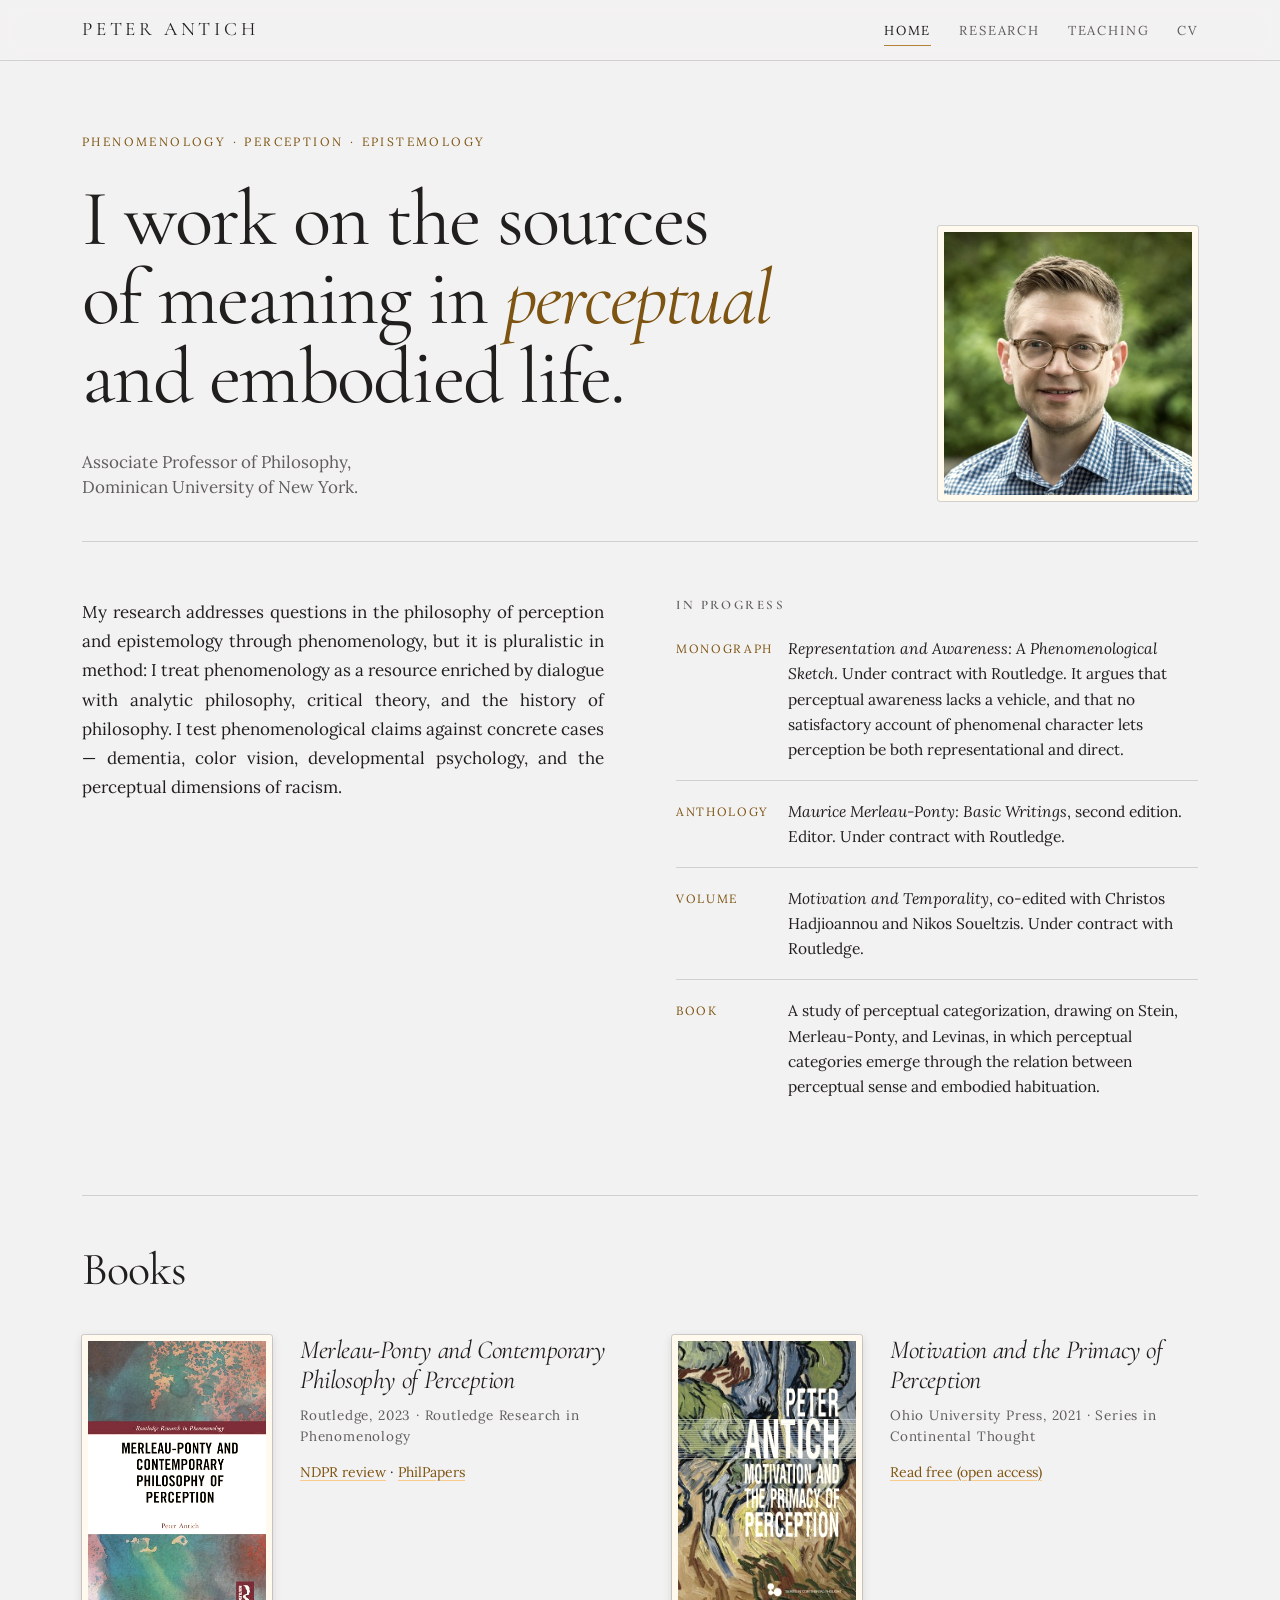
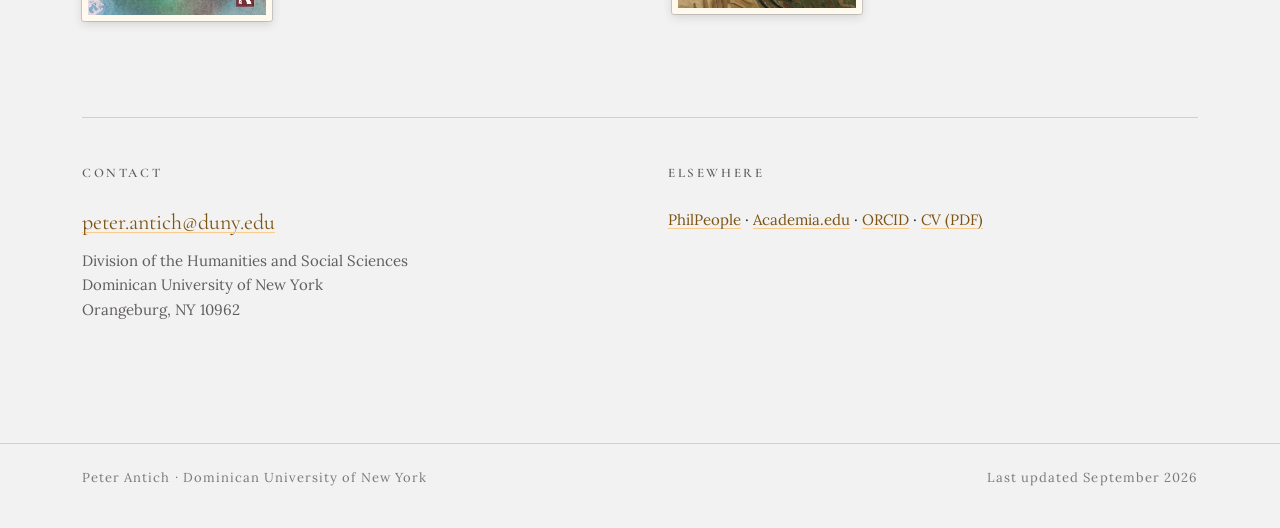
==== commit 4daf57d6: "Update index.html" ====
--- a/index.html
+++ b/index.html
@@ -26,7 +26,7 @@
   <section class="hero">
     <div class="hero-text">
       <p class="kicker">Phenomenology &middot; Perception &middot; Epistemology</p>
-      <h1 class="display">I work on where meaning comes from in <em>perceptual</em> and embodied life.</h1>
+      <h1 class="display">I work on the sources of meaning in <em>perceptual</em> and embodied life.</h1>
       <p class="sub">Associate Professor of Philosophy,<br>Dominican University of New York.</p>
     </div>
     <figure class="hero-figure reveal">
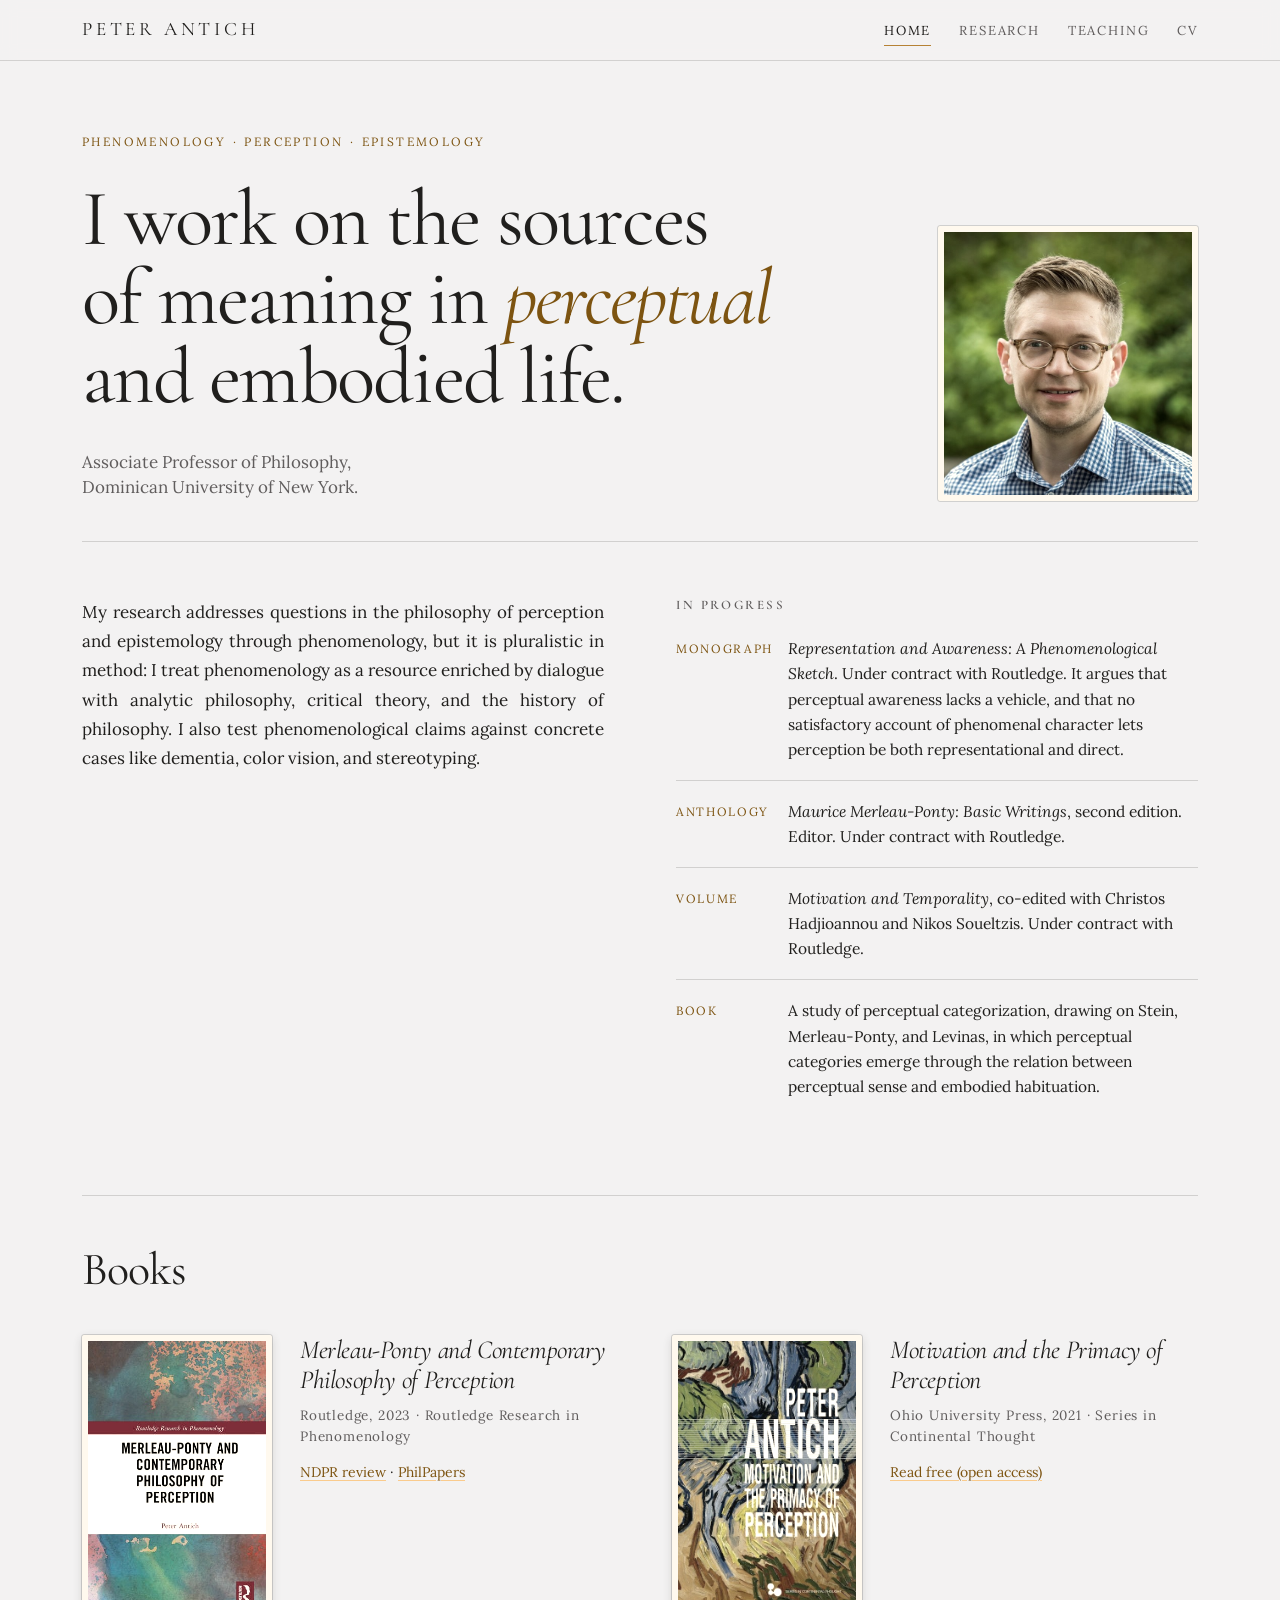
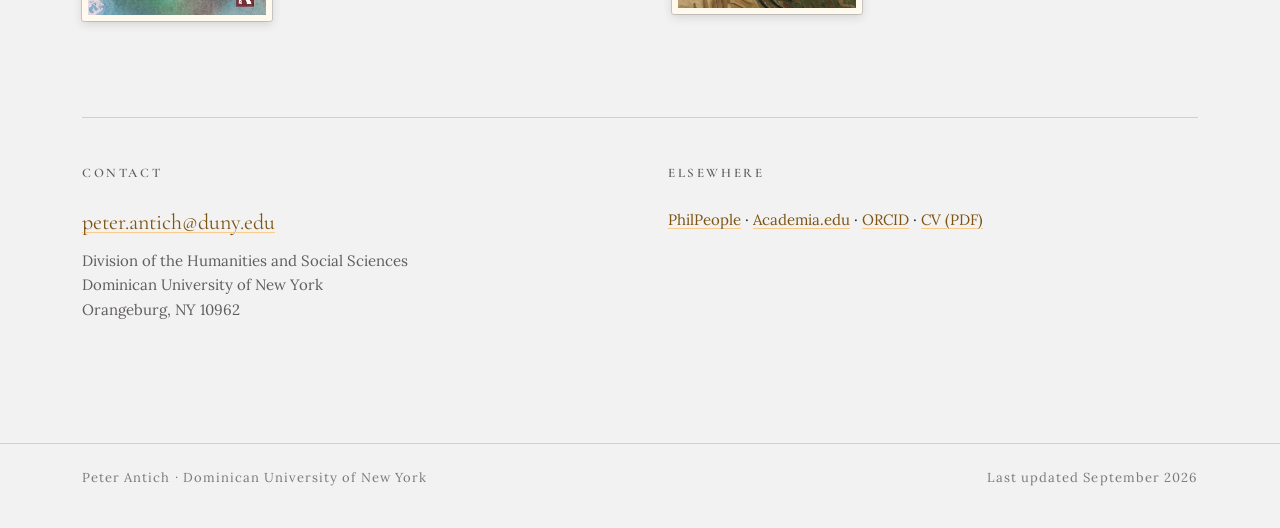
==== commit 12bc31dc: "Update index.html" ====
--- a/index.html
+++ b/index.html
@@ -37,7 +37,7 @@
   <hr class="hr">
 
   <section class="cols reveal section-pad">
-    <p class="prose prose-lg">My research addresses questions in the philosophy of perception and epistemology through phenomenology, but it is pluralistic in method: I treat phenomenology as a resource enriched by dialogue with analytic philosophy, critical theory, and the history of philosophy. I test phenomenological claims against concrete cases &mdash; dementia, color vision, developmental psychology, and the perceptual dimensions of racism.</p>
+    <p class="prose prose-lg">My research addresses questions in the philosophy of perception and epistemology through phenomenology, but it is pluralistic in method: I treat phenomenology as a resource enriched by dialogue with analytic philosophy, critical theory, and the history of philosophy. I also test phenomenological claims against concrete cases like dementia, color vision, and stereotyping.</p>
     <div>
       <h2 class="section-head">In progress</h2>
       <div class="entries">
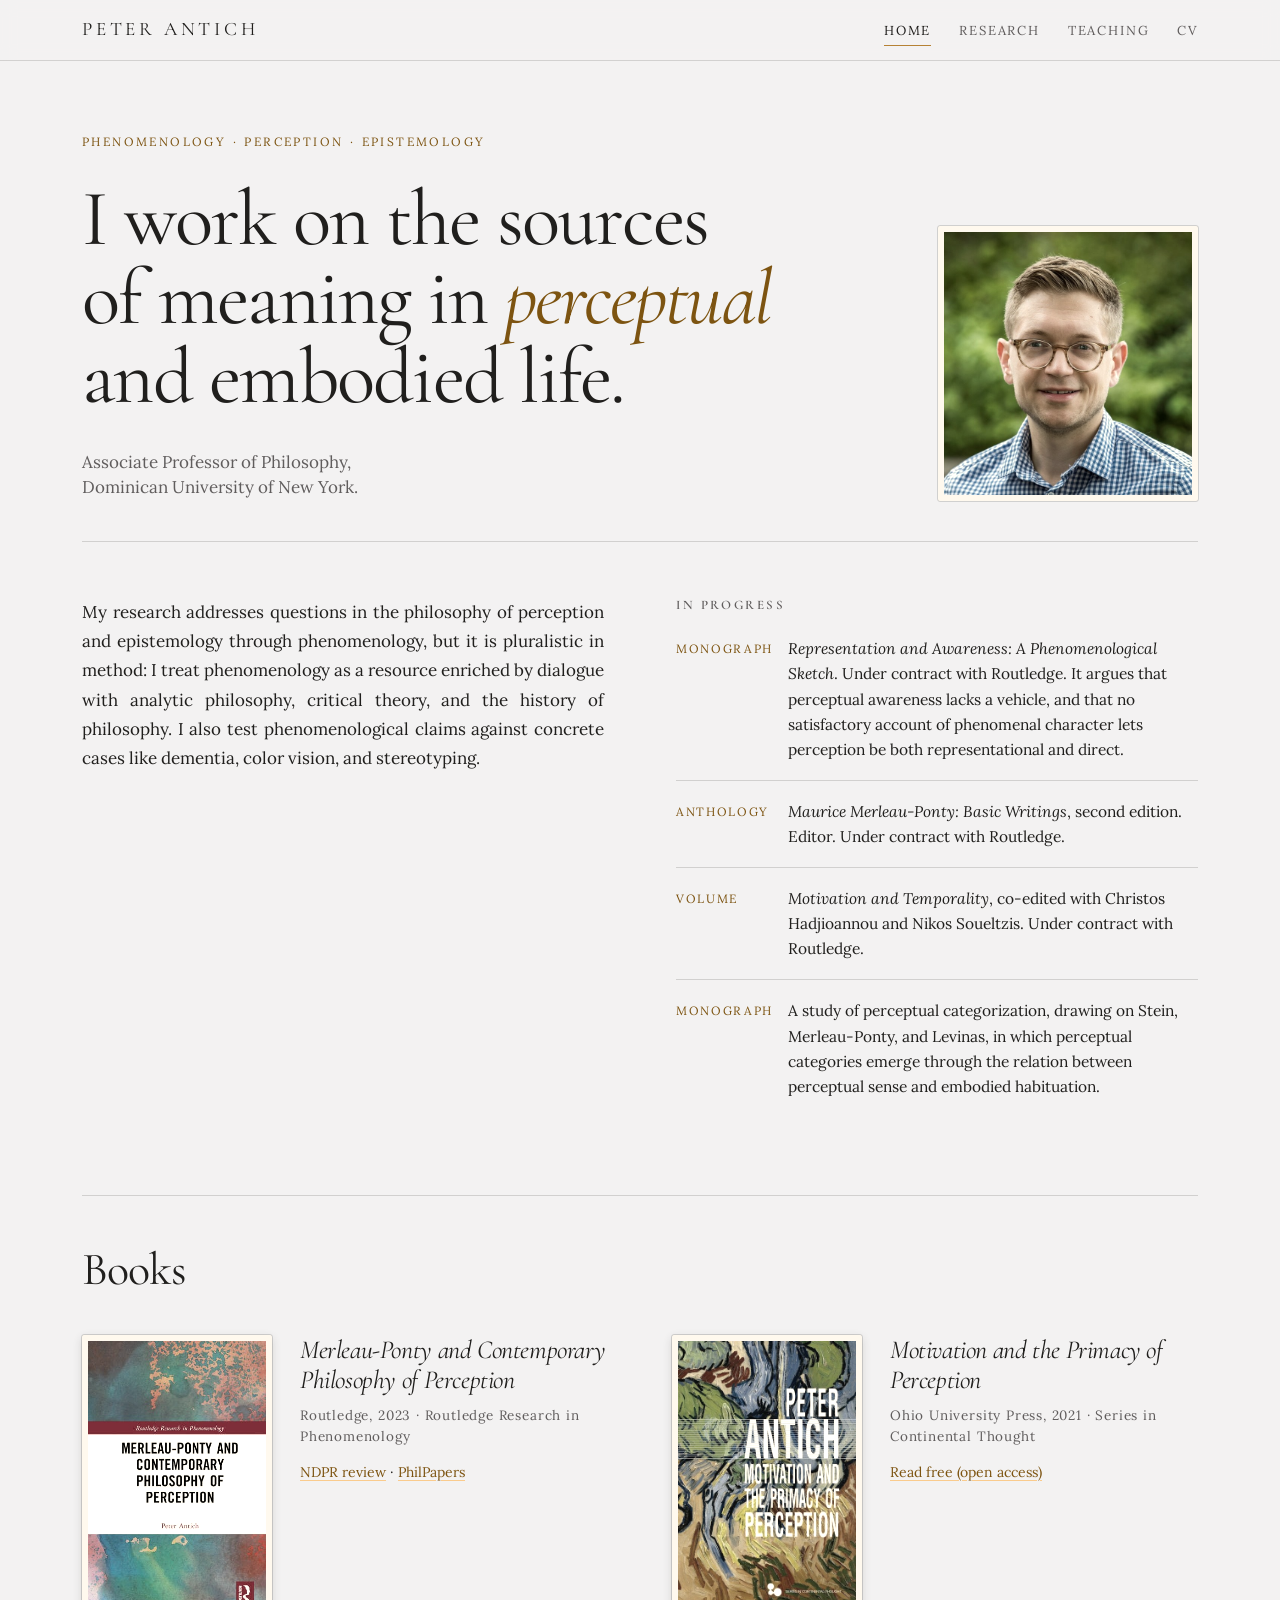
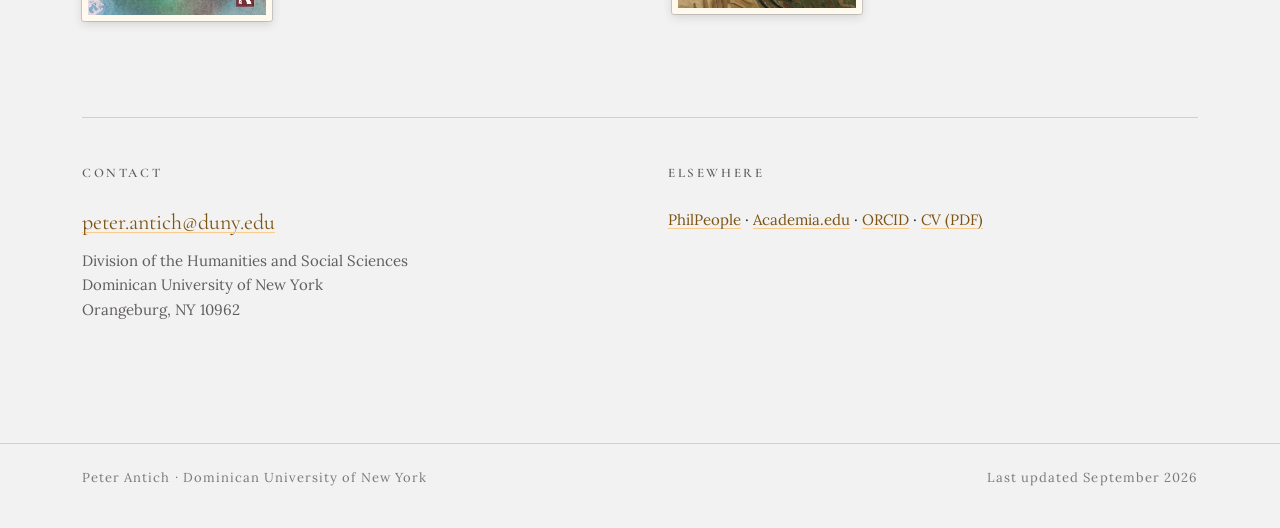
==== commit 9bac1878: "Update index.html" ====
--- a/index.html
+++ b/index.html
@@ -54,7 +54,7 @@
           <p><em>Motivation and Temporality</em>, co-edited with Christos Hadjioannou and Nikos Soueltzis. Under contract with Routledge.</p>
         </div>
         <div class="entry">
-          <span class="label">Book</span>
+          <span class="label">Monograph</span>
           <p>A study of perceptual categorization, drawing on Stein, Merleau-Ponty, and Levinas, in which perceptual categories emerge through the relation between perceptual sense and embodied habituation.</p>
         </div>
       </div>
